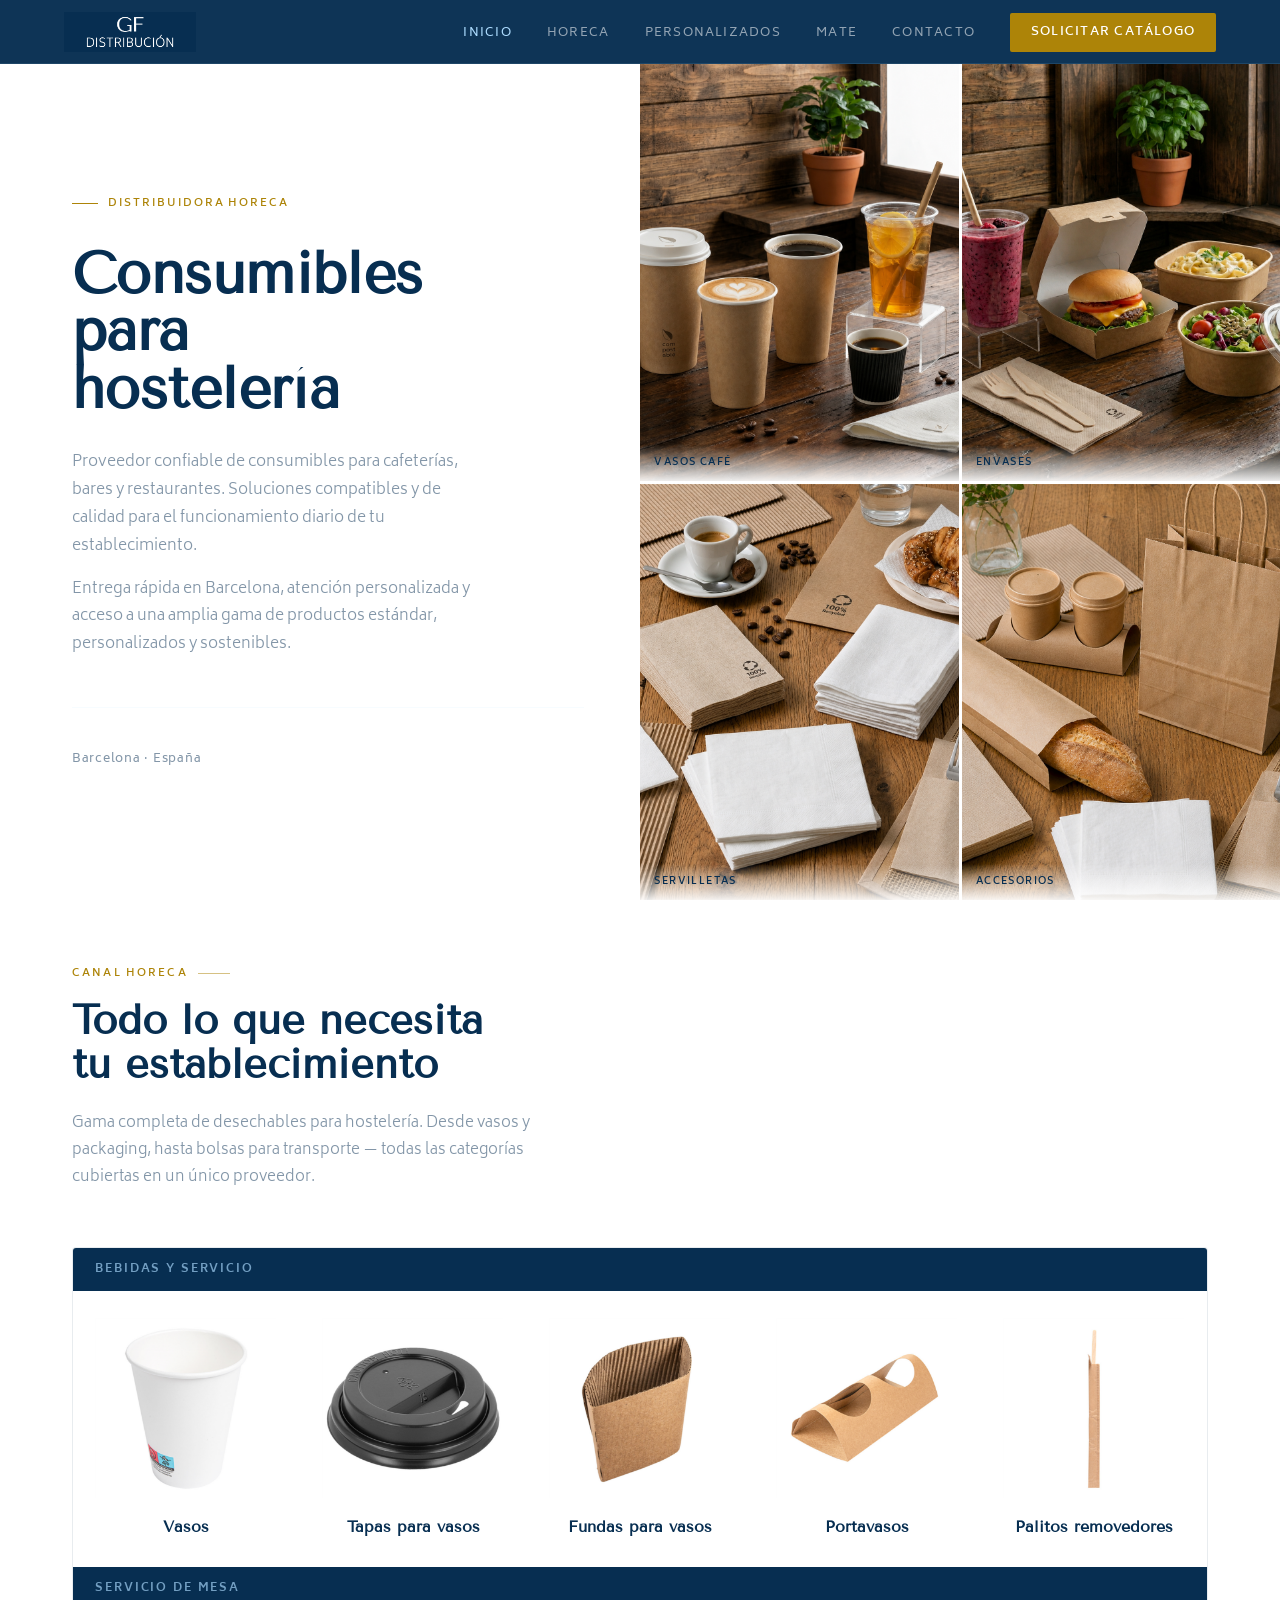
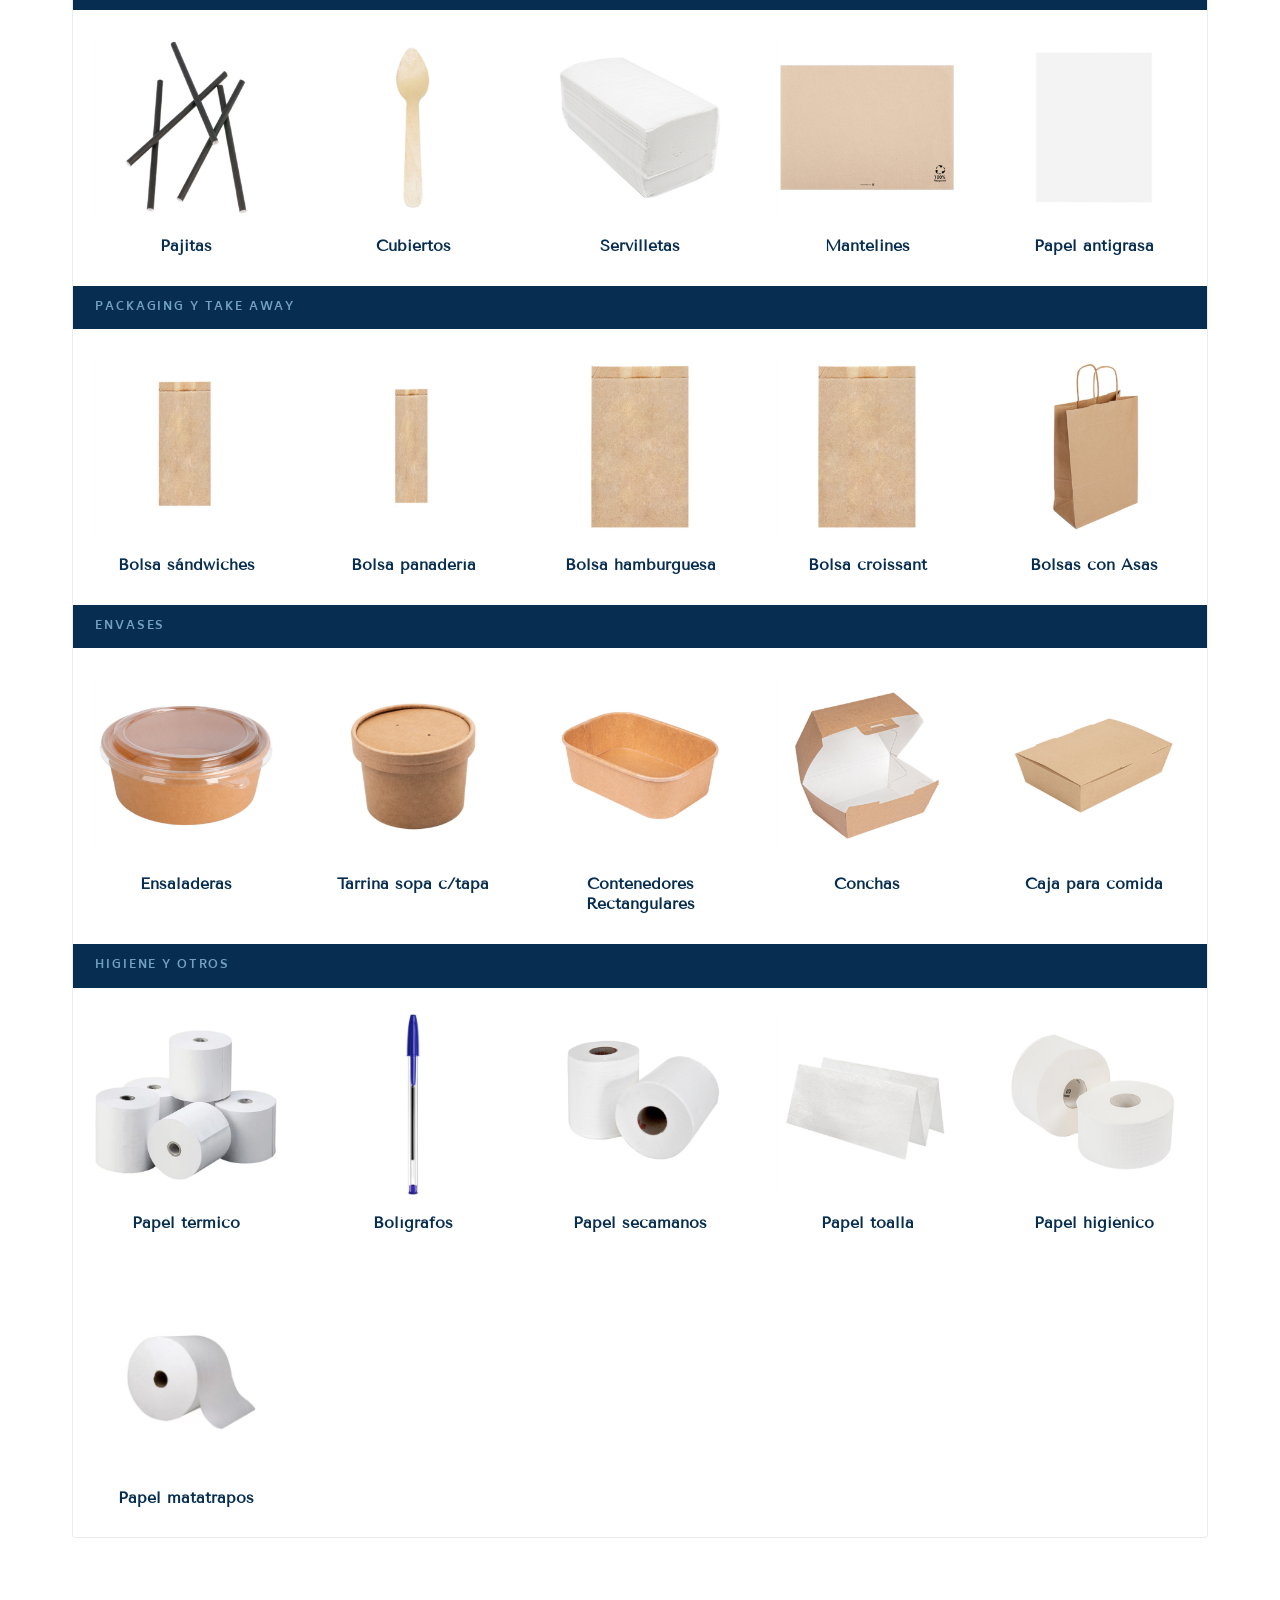
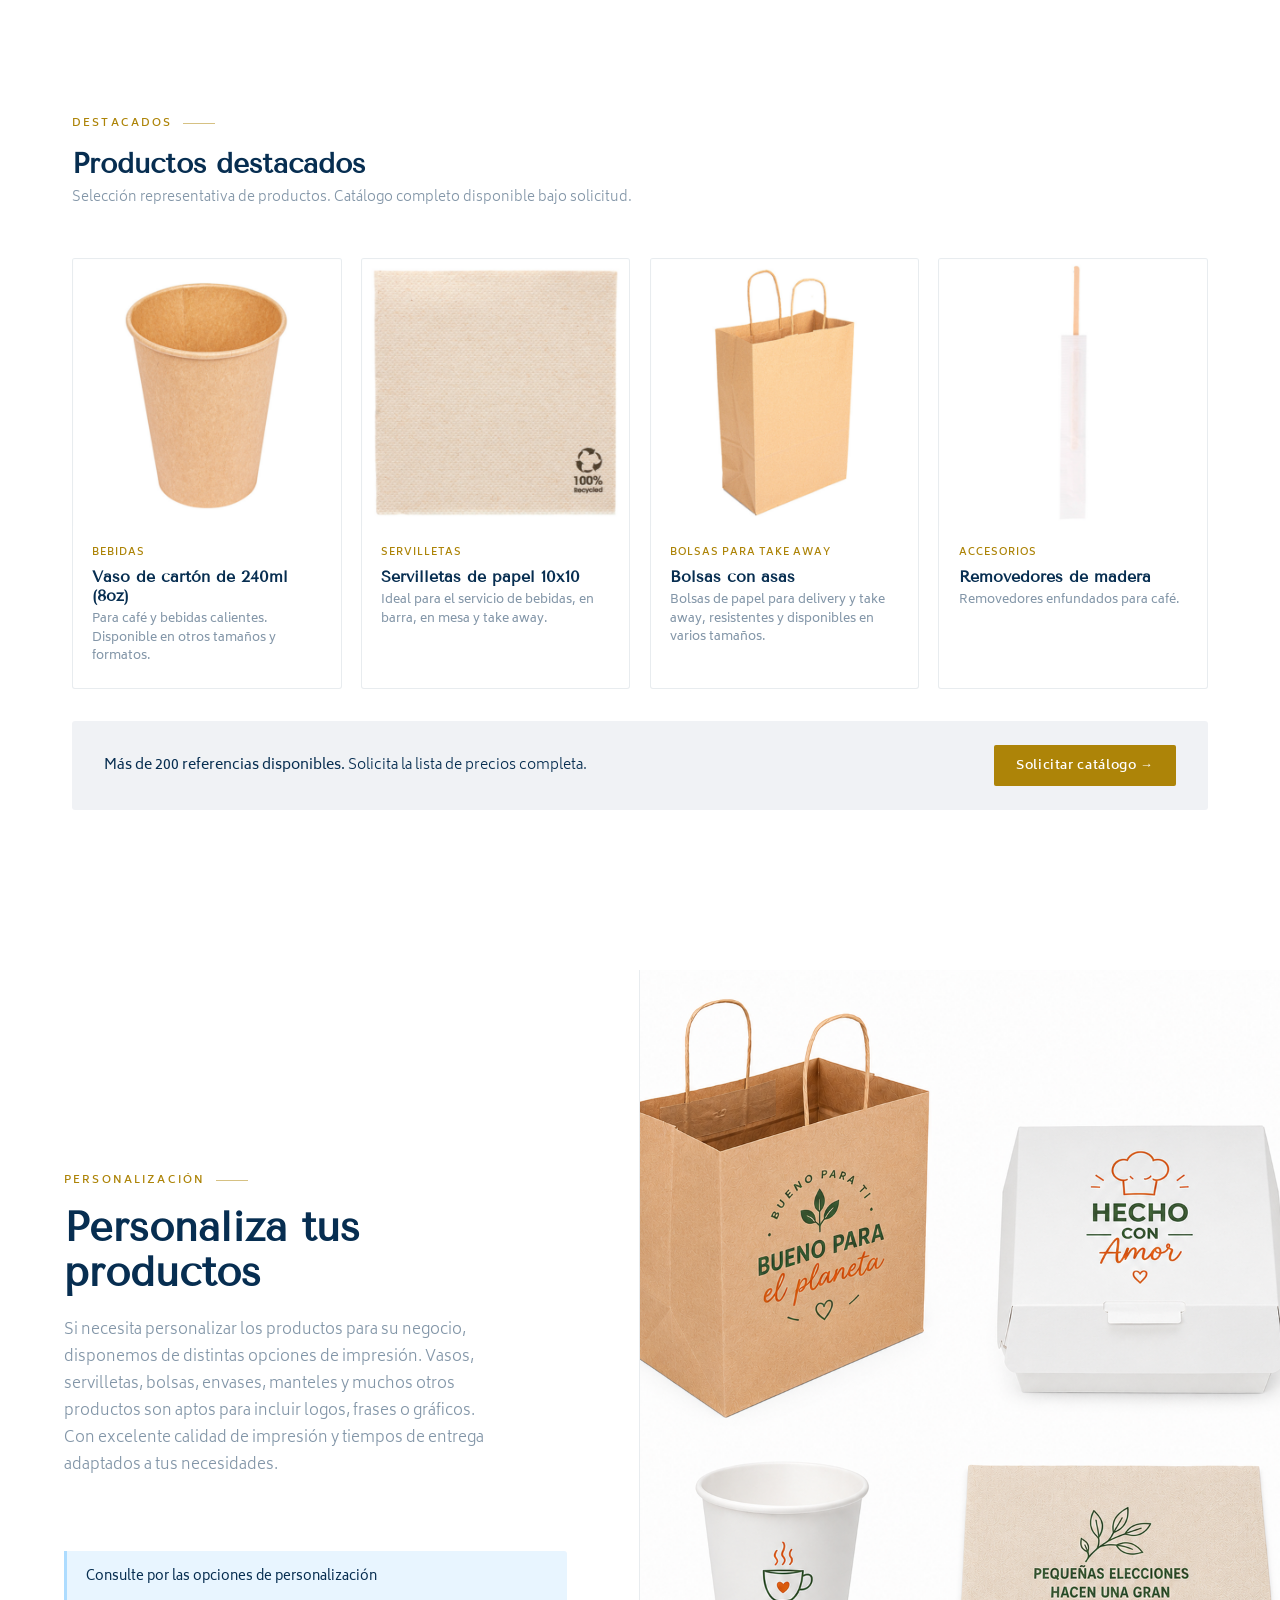
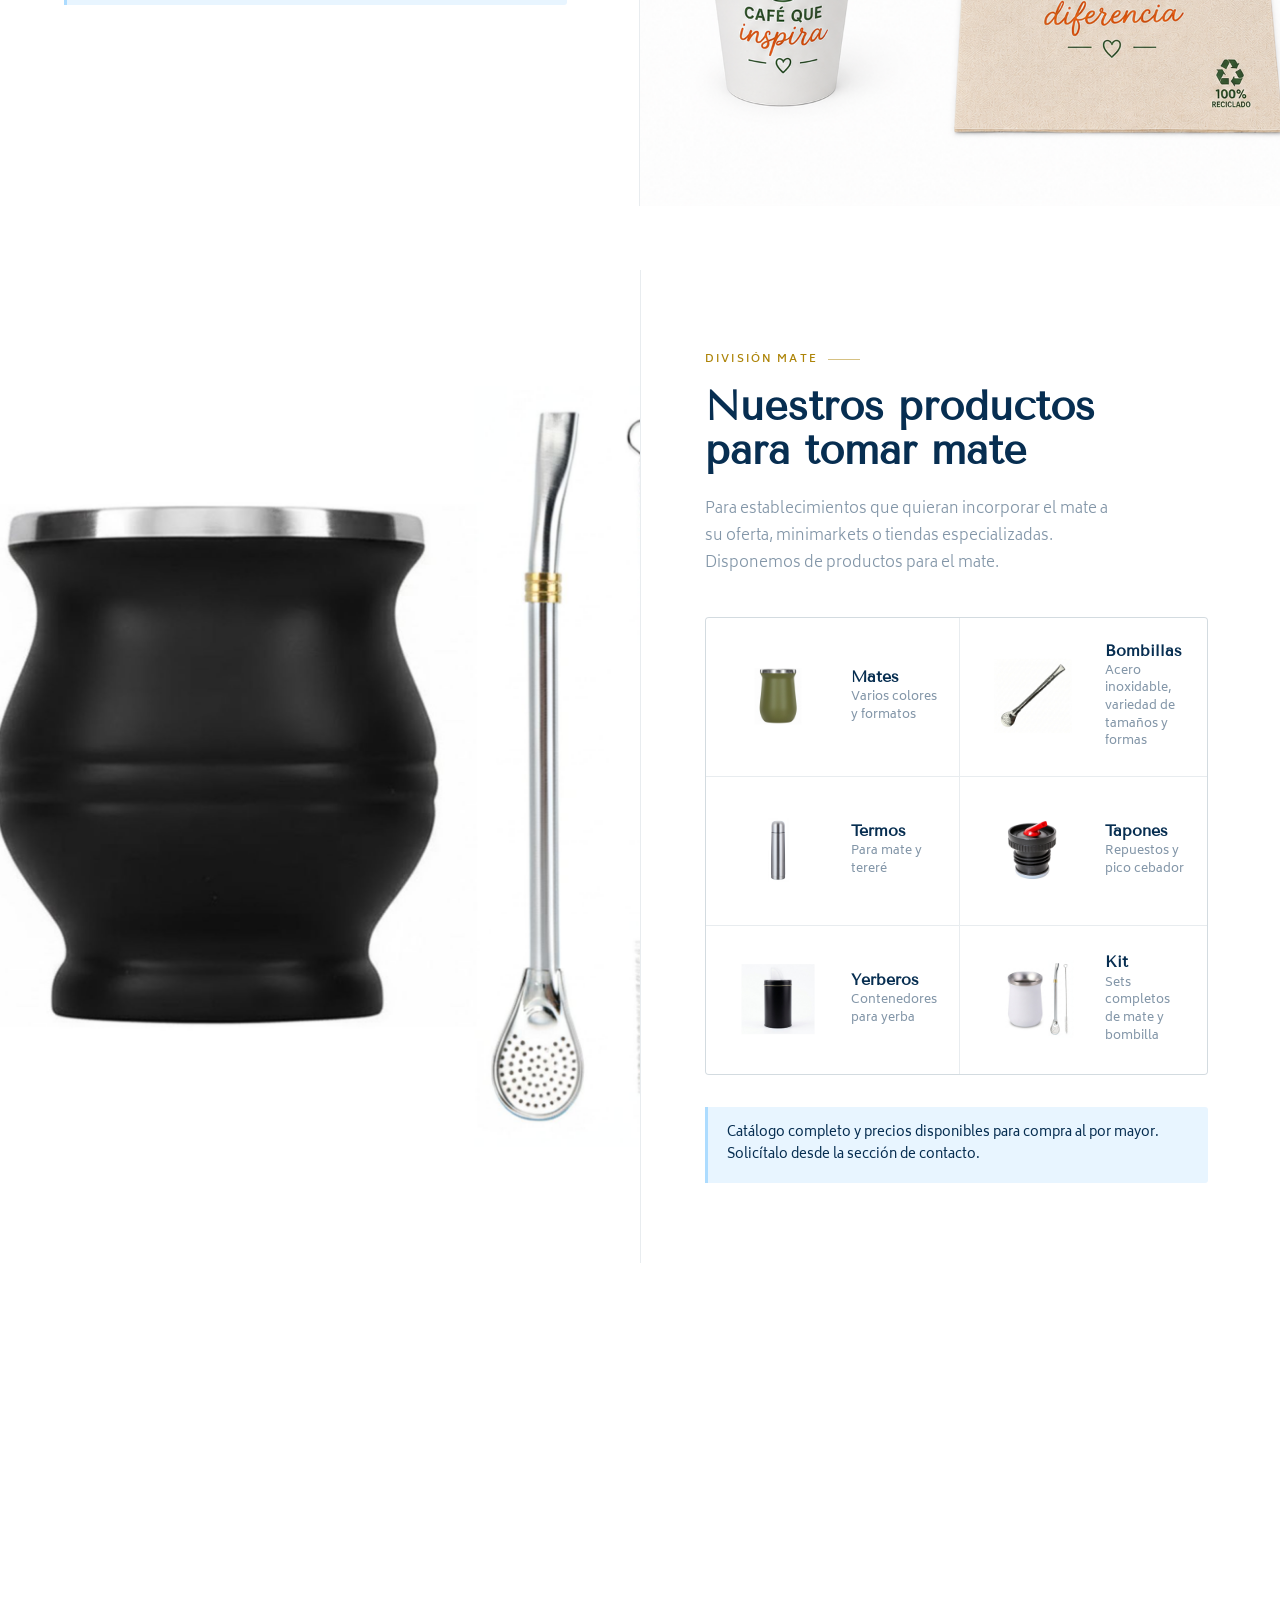
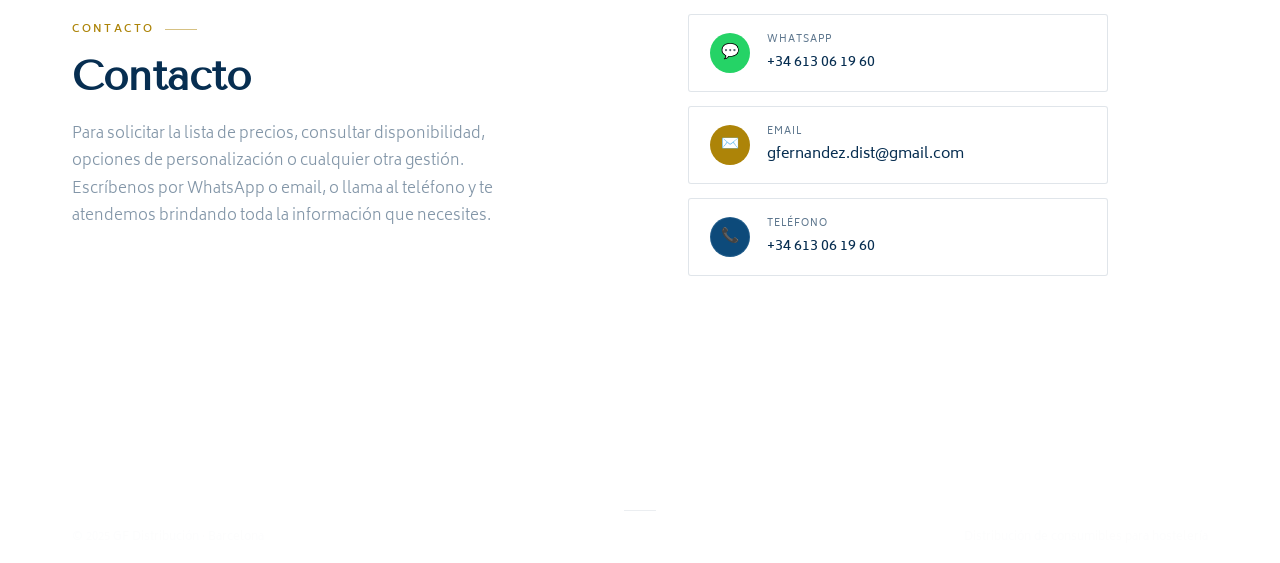
==== index.html @ 33ddbc9a "Fix favicon link by adding file extension" ====
<!DOCTYPE html>
  <html lang="es">
  <head>
  <meta charset="UTF-8">
  <meta name="viewport" content="width=device-width, initial-scale=1.0">
  <link rel="icon" href="img/Corporativo/Icono_web_rounded.png" type="image/png">
  <title>GF Distribución — Consumibles para Hostelería · Barcelona</title>
  <link rel="preconnect" href="https://fonts.googleapis.com">
  <link href="https://fonts.googleapis.com/css2?family=Biryani:wght@300;400;500;600;700&family=Tenor+Sans:wght@400;500;600;700&display=swap" rel="stylesheet">
  <style>
    :root {
      --navy:     #072e51;
      --sky:      #addcff;
      --white:    #ffffff;
      --gold:     #ad8408;  
      --gold-lt:  #c49a0a;
      --sky-pale: #e8f5ff;
      --mid:      #0d4a7a;
      --muted:    rgba(7,46,81,0.5);
      --border:   rgba(7,46,81,0.09);
    }
    *, *::before, *::after { margin:0; padding:0; box-sizing:border-box; }
    html { scroll-behavior:smooth; }
    body { font-family:'Biryani',sans-serif; color:var(--navy); overflow-x:hidden; background:var(--white); }

    /* ── NAV ── */
    nav {
      position:fixed; top:0; left:0; right:0; z-index:300;
      height:64px; display:flex; align-items:center; justify-content:space-between;
      padding:0 4rem;
      background:rgba(7,46,81,0.97);
      backdrop-filter:blur(14px);
      border-bottom:1px solid rgba(173,220,255,0.1);
    }
    .nav-logo {
      font-family:'Tenor Sans',sans-serif; font-size:1.45rem; font-weight:700;
      color:var(--white); display:flex; align-items:center; gap:0.55rem;
    }
    .nav-dot { width:6px; height:6px; border-radius:50%; background:var(--gold); flex-shrink:0; }
    .nav-links { display:flex; gap:2.2rem; list-style:none; align-items:center; }
    .nav-links a {
      font-size:0.77rem; letter-spacing:0.1em; text-transform:uppercase; font-weight:500;
      color:rgba(255,255,255,0.55); text-decoration:none; transition:color .2s;
    }
    .nav-links a:hover, .nav-links a.active { color:var(--sky); }
    .nav-catalog {
      background:var(--gold); color:var(--white) !important;
      padding:0.52rem 1.3rem; border-radius:2px; font-weight:600 !important;
      transition:background .2s !important;
    }
    .nav-catalog:hover { background:var(--gold-lt) !important; }
    
    /* ── HAMBURGER MENU ── */
    .nav-hamburger {
      display:none; flex-direction:column; gap:5px; cursor:pointer; background:none; border:none;
      padding:0; z-index:301;
    }
    .nav-hamburger span {
      width:24px; height:2px; background:var(--white); border-radius:1px;
      transition:all .3s ease;
    }
    .nav-hamburger.active span:nth-child(1) {
      transform:rotate(45deg) translate(10px,10px);
    }
    .nav-hamburger.active span:nth-child(2) {
      opacity:0;
    }
    .nav-hamburger.active span:nth-child(3) {
      transform:rotate(-45deg) translate(7px,-7px);
    }
    .nav-menu-mobile {
      display:none; position:fixed; top:64px; left:0; right:0; z-index:299;
      background:rgba(7,46,81,0.98); padding:1rem; flex-direction:column;
      gap:1rem; backdrop-filter:blur(14px);
    }
    .nav-menu-mobile.active {
      display:flex;
    }
    .nav-menu-mobile a {
      font-size:0.85rem; letter-spacing:0.1em; text-transform:uppercase; font-weight:500;
      color:rgba(255,255,255,0.7); text-decoration:none; padding:0.75rem 1rem;
      border-radius:3px; transition:color .2s, background .2s;
    }
    .nav-menu-mobile a:hover {
      background:rgba(173,220,255,0.1); color:var(--sky);
    }
    .nav-menu-mobile .nav-catalog {
      background:var(--gold) !important; color:var(--white) !important; margin-top:0.5rem;
    }

    /* ── SHARED ── */
    .eyebrow {
      font-size:0.67rem; letter-spacing:0.2em; text-transform:uppercase;
      font-weight:600; color:var(--gold);
      display:flex; align-items:center; gap:0.65rem; margin-bottom:1rem;
    }
    .eyebrow::after { content:''; width:32px; height:1px; background:var(--gold); opacity:0.5; }
    .eyebrow-light { color:rgba(173,220,255,0.55); }
    .eyebrow-light::after { background:rgba(173,220,255,0.25); }
    .page-title {
      font-family:'Tenor Sans',sans-serif;
      font-size:clamp(2.2rem,3.2vw,3.6rem); font-weight:700;
      line-height:1.08; color:var(--navy); margin-bottom:1.4rem;
    }
    .page-title-w { color:var(--white); }
    .page-desc {
      font-size:0.95rem; line-height:1.78; font-weight:300; color:var(--muted);
    }
    .page-desc-sky { color:var(--muted); }

    /* ── INICIO ── */
    #inicio {
      min-height:100vh; padding-top:64px;
      background:var(--white);
      display:grid; grid-template-columns:1fr 1fr;
      position:relative; overflow:hidden;
    }
    #inicio::before {
      display:none;
    }
    .inicio-left {
      display:flex; flex-direction:column; justify-content:center;
      padding:5rem 3.5rem 5rem 4.5rem; position:relative; z-index:1;
    }
    .inicio-tag {
      font-size:0.67rem; letter-spacing:0.18em; text-transform:uppercase;
      font-weight:600; color:var(--gold);
      display:flex; align-items:center; gap:0.65rem; margin-bottom:2rem;
    }
    .inicio-tag::before { content:''; width:26px; height:1px; background:var(--gold); }
    .inicio-title {
      font-family:'Tenor Sans',sans-serif;
      font-size:clamp(3rem,4.5vw,5rem); font-weight:700;
      line-height:1.0; color:var(--navy); margin-bottom:2rem; letter-spacing:-0.01em;
    }
    .inicio-desc {
      font-size:0.97rem; line-height:1.8; font-weight:300;
      color:var(--muted); max-width:420px;
    }
    .inicio-desc p { margin-bottom:0.9rem; }
    .inicio-desc p:last-child { margin-bottom:0; }
    .inicio-meta {
      margin-top:3rem; padding-top:2.5rem;
      border-top:1px solid rgba(173,220,255,0.1);
      font-size:0.77rem; color:var(--muted); letter-spacing:0.06em;
    }
    .inicio-right {
      display:grid; grid-template-columns:1fr 1fr; grid-template-rows:1fr 1fr;
      gap:3px; position:relative; z-index:1;
    }
    .hero-photo { overflow:hidden; position:relative; }
    .hero-photo img {
      width:100%; height:100%; object-fit:cover;
      transition:transform .7s;
    }
    .hero-photo:hover img { transform:scale(1.05); }
    .hero-photo-label {
      position:absolute; bottom:0; left:0; right:0; padding:0.55rem 0.9rem;
      background:linear-gradient(to top,rgba(255,255,255,0.92),transparent);
      font-size:0.62rem; letter-spacing:0.14em; text-transform:uppercase;
      color:var(--navy); font-weight:600;
    }
    @keyframes fadeUp { from{opacity:0;transform:translateY(18px)} to{opacity:1;transform:translateY(0)} }
    .inicio-left > * { animation:fadeUp .6s ease both; }
    .inicio-left > *:nth-child(1){animation-delay:.1s}
    .inicio-left > *:nth-child(2){animation-delay:.22s}
    .inicio-left > *:nth-child(3){animation-delay:.34s}
    .inicio-left > *:nth-child(4){animation-delay:.46s}

    /* ── HORECA INTRO ── */
    #horeca {
      min-height:100vh; padding-top:64px;
      background:var(--white);
      display:flex; flex-direction:column; justify-content:center;
      padding-left:4.5rem; padding-right:4.5rem; padding-bottom:5rem;
    }
    .horeca-header { margin-bottom:3.5rem; max-width:600px; }

    /* GROUP GRID */
    .group-grid {
      display:grid;
      grid-template-columns:repeat(5,1fr);
      gap:1px;
      background:var(--white);
      border:1px solid var(--border);
      border-radius:4px;
      overflow:hidden;
    }
    .group-card {
      background:var(--white);
      padding:1.6rem 1.4rem 1.8rem;
      display:flex; flex-direction:column;
      align-items:center; text-align:center;
      cursor:default;
    }
    .group-card-icon {
      width:44px; height:44px; margin-bottom:1.1rem; flex-shrink:0;
      color:var(--navy); opacity:0.55;
      transition:opacity .22s;
    }
    .group-card:hover .group-card-icon { opacity:0.9; }
    .group-card-photo {
      width:100%; aspect-ratio:1/1; object-fit:contain;
      background:var(--white); border-radius:2px; margin-bottom:1.1rem;
      transition:transform .3s;
      display:block;
    }
    .group-card:hover .group-card-photo {
      transform:scale(1.02);
    }
    .group-label {
      font-size:0.65rem; letter-spacing:0.12em; text-transform:uppercase;
      color:var(--gold); font-weight:600; margin-bottom:0.35rem;
    }
    .group-name {
      font-family:'Tenor Sans',sans-serif; font-size:0.98rem; font-weight:600;
      color:var(--navy); line-height:1.3;
    }
    .group-label { display:none; }
    /* section divider label */
    .group-section-header {
      grid-column:1/-1;
      padding:0.7rem 1.4rem;
      background:var(--navy);
      font-size:0.72rem; letter-spacing:0.16em; text-transform:uppercase;
      color:rgba(173,220,255,0.65); font-weight:700;
    }

    /* ── HORECA PRODUCTOS ── */
    #horeca-productos {
      background:var(--white);
      padding:6rem 4.5rem;
    }
    .products-header { display:flex; justify-content:space-between; align-items:flex-end; margin-bottom:3rem; }
    .products-grid {
      display:grid; grid-template-columns:repeat(4,1fr); gap:1.2rem;
    }
    .pcard {
      background:var(--white); border-radius:3px; overflow:hidden;
      border:1px solid var(--border); transition:transform .28s, box-shadow .28s;
      display:flex; flex-direction:column;
    }
    .pcard:hover { transform:translateY(-4px); box-shadow:0 16px 40px rgba(7,46,81,0.09); }
    .pcard-img {
      width:100%; aspect-ratio:1/1; display:flex; align-items:center; justify-content:center;
      overflow:hidden; background:var(--sky-pale);
    }
    .pcard-img img { max-width:100%; max-height:100%; object-fit:contain; transition:transform .5s; }
    .pcard:hover .pcard-img img { transform:scale(1.07); }
    .pcard-body { padding:1.1rem 1.2rem 1.4rem; }
    .pcard-cat {
      font-size:0.63rem; letter-spacing:0.1em; text-transform:uppercase;
      color:var(--gold); font-weight:600; margin-bottom:0.35rem;
    }
    .pcard-name {
      font-family:'Tenor Sans',sans-serif; font-size:1rem; font-weight:600;
      color:var(--navy); margin-bottom:0.3rem;
    }
    .pcard-desc { font-size:0.77rem; color:var(--muted); line-height:1.5; }
    .catalog-row {
      margin-top:2rem; padding:1.5rem 2rem;
      background:rgba(7,46,81,0.06); border-radius:3px;
      display:flex; align-items:center; justify-content:space-between; gap:2rem;
    }
    .catalog-row p { font-size:0.88rem; color:var(--navy); font-weight:300; }
    .catalog-row strong { color:var(--navy); font-weight:500; }
    .btn-sm {
      font-size:0.8rem; font-weight:600; letter-spacing:0.05em;
      background:var(--gold); color:var(--white); text-decoration:none;
      padding:0.6rem 1.4rem; border-radius:2px; transition:background .2s; flex-shrink:0;
    }
    .btn-sm:hover { background:var(--gold-lt); }

    /* ── PERSONALIZADOS ── */
    #personalizados {
      min-height:100vh; padding-top:64px;
      background:var(--white);
      display:grid; grid-template-columns:1fr 1fr;
    }
    .personalizados-visual { position:relative; overflow:hidden; min-height:500px; }
    .personalizados-visual img {
      width:100%; height:100%; object-fit:cover;
      transition:filter .5s;
    }
    .personalizados-visual-overlay {
      position:absolute; inset:0;
      background:transparent;
      pointer-events:none;
    }
    .personalizados-content {
      display:flex; flex-direction:column; justify-content:center;
      padding:5rem 4.5rem 5rem 4rem;
      border-right:1px solid var(--border);
    }
    .personalizados-content .page-desc { margin-bottom:2.5rem; max-width:420px; }

    /* ── MATE ── */
    #mate {
      min-height:100vh; padding-top:64px;
      background:var(--white);
      display:grid; grid-template-columns:1fr 1fr;
    }
    .mate-visual { position:relative; overflow:hidden; min-height:500px; }
    .mate-visual img {
      width:100%; height:100%; object-fit:cover;
      transition:filter .5s;
    }
    .mate-visual-overlay {
      position:absolute; inset:0;
      background:transparent;
      pointer-events:none;
    }
    .mate-content {
      display:flex; flex-direction:column; justify-content:center;
      padding:5rem 4.5rem 5rem 4rem;
      border-left:1px solid var(--border);
    }
    .mate-content .page-desc { margin-bottom:2.5rem; max-width:420px; }

    /* MATE GROUP GRID — same system, 2 cols */
    .mate-group-grid {
      display:grid; grid-template-columns:repeat(2,1fr);
      gap:1px; background:var(--border); border:1px solid var(--border);
      border-radius:4px; overflow:hidden; margin-bottom:2rem;
    }
    .mate-group-card {
      background:var(--white); padding:1.4rem 1.4rem 1.6rem;
      display:flex; align-items:center; gap:1.4rem;
      transition:background .22s;
    }
    .mate-group-card:hover { background:var(--sky-pale); }
    .mate-group-icon {
      width:36px; height:36px; flex-shrink:0; margin-top:0.1rem;
      color:var(--navy); opacity:0.5; transition:opacity .22s;
    }
    .mate-group-card:hover .mate-group-icon { opacity:0.85; }
    .mate-group-image {
      width:100px; height:100px; flex-shrink:0; margin-top:0;
      object-fit:cover; border-radius:12px;
    }
    .mate-group-name {
      font-family:'Tenor Sans',sans-serif; font-size:1rem; font-weight:600;
      color:var(--navy); margin-bottom:0.2rem;
    }
    .mate-group-sub { font-size:0.76rem; color:var(--muted); line-height:1.45; }
    .mate-note {
      font-size:0.82rem; color:var(--navy); line-height:1.65;
      padding:1rem 1.2rem; border-left:3px solid var(--sky); background:var(--sky-pale);
      border-radius:0 3px 3px 0;
    }

    /* ── CONTACTO ── */
    #contacto {
      min-height:100vh; padding-top:64px;
      background:var(--white);
      display:grid; grid-template-columns:1fr 1fr;
      gap:2rem;
      position:relative; overflow:hidden;
    }
    #contacto::before { display:none; }
    .contacto-left {
      display:flex; flex-direction:column; justify-content:center;
      padding:5rem 4rem 5rem 4.5rem; position:relative; z-index:1;
      background:rgba(255,255,255,0.98);
    }
    .contacto-left .page-desc { color:var(--muted); margin-bottom:2.5rem; max-width:460px; }
    .contacto-right {
      display:flex; flex-direction:column; justify-content:center; align-items:flex-start;
      padding:5rem 2rem; position:relative; z-index:1;
      background:rgba(255,255,255,0.98);
    }
    .contact-methods {
      display:flex; flex-direction:column; gap:0.9rem;
      width:100%; max-width:420px;
      align-items:stretch;
      margin:0;
    }
    .citem {
      display:flex; align-items:center; gap:1.1rem; text-decoration:none;
      width:100%; background:rgba(255,255,255,0.96); border:1px solid rgba(7,46,81,0.12);
      padding:1rem 1.3rem; border-radius:3px; transition:border-color .2s, background .2s;
    }
    .citem:hover { border-color:rgba(7,46,81,0.16); background:rgba(7,46,81,0.04); }
    .cicon {
      width:40px; height:40px; border-radius:50%; display:flex; align-items:center;
      justify-content:center; font-size:0.92rem; flex-shrink:0;
    }
    .cicon-wa  { background:#25D366; }
    .cicon-mail{ background:var(--gold); }
    .cicon-tel { background:var(--mid); border:1px solid rgba(173,220,255,0.12); }
    .clabel { font-size:0.61rem; letter-spacing:0.1em; text-transform:uppercase; color:rgba(7,46,81,0.65); margin-bottom:0.1rem; }
    .cvalue { font-size:0.9rem; font-weight:500; color:var(--navy); }


    .footer-strip {
      position:absolute; bottom:0; left:0; right:0;
      padding:1rem 4.5rem; border-top:1px solid rgba(7,46,81,0.08);
      display:flex; justify-content:space-between; align-items:center;
      font-size:0.71rem; color:rgba(7,46,81,0.45);
    }

    /* ── RESPONSIVE ── */
    @media(max-width:960px){
      nav{padding:0 1.5rem;} 
      .nav-links{display:none;}
      .nav-hamburger{display:flex;}
      #inicio,#mate,#contacto,#personalizados{grid-template-columns:1fr; min-height:auto;}
      .inicio-right{min-height:55vw; grid-template-columns:1fr 1fr; grid-template-rows:repeat(2,1fr);}
      .inicio-left,.mate-content,.personalizados-content,.contacto-left,.contacto-right{padding:3rem 1.5rem;}
      #horeca,#horeca-productos{padding:3rem 1.5rem;}
      .personalizados-visual{height:auto; min-height:auto;}
      .personalizados-visual img{object-fit:contain; width:100%; height:auto;}
      .mate-visual{height:auto; min-height:auto;}
      .mate-visual img{object-fit:contain; width:100%; height:auto;}
      .group-grid{grid-template-columns:repeat(3,1fr);}
      .products-grid{grid-template-columns:1fr 1fr;}
      .products-header{flex-direction:column; align-items:flex-start; gap:1.5rem;}
      .catalog-row{flex-direction:column; text-align:center; gap:1rem;}
      .footer-strip{padding:1rem 1.5rem; flex-direction:column; gap:0.5rem; text-align:center;}
    }
    @media(max-width:580px){
      .group-grid{grid-template-columns:repeat(2,1fr);}
      .mate-group-grid{grid-template-columns:1fr;}
      .products-grid{grid-template-columns:1fr;}
    }
  </style>
  </head>
  <body>

  <!-- NAV -->
  <nav>
    <div class="nav-logo"><img src="/img/Corporativo/Logo.png" alt="Logo Empresa" style="height:40px; width:auto;"></div>
    <button class="nav-hamburger" id="hamburger">
      <span></span>
      <span></span>
      <span></span>
    </button>
    <ul class="nav-links">
      <li><a href="#inicio">Inicio</a></li>
      <li><a href="#horeca">HORECA</a></li>
      <li><a href="#personalizados">PERSONALIZADOS</a></li>
      <li><a href="#mate">Mate</a></li>
      <li><a href="#contacto">Contacto</a></li>
      <li><a href="#contacto" class="nav-catalog">Solicitar catálogo</a></li>
    </ul>
  </nav>

  <!-- MOBILE MENU -->
  <div class="nav-menu-mobile" id="mobileMenu">
    <a href="#inicio">Inicio</a>
    <a href="#horeca">HORECA</a>
    <a href="#personalizados">PERSONALIZADOS</a>
    <a href="#mate">Mate</a>
    <a href="#contacto">Contacto</a>
    <a href="#contacto" class="nav-catalog">Solicitar catálogo</a>
  </div>

  <!-- ═══════════════════════════ INICIO ═══════════════════════════ -->
  <section id="inicio">
    <div class="inicio-left">
      <div class="inicio-tag">Distribuidora HORECA</div>
      <h1 class="inicio-title">Consumibles<br>para<br>hostelería</h1>
      <div class="inicio-desc">
        <p>Proveedor confiable de consumibles para cafeterías, bares y restaurantes. Soluciones compatibles y de calidad para el funcionamiento diario de tu establecimiento.</p>
        <p>Entrega rápida en Barcelona, atención personalizada y acceso a una amplia gama de productos estándar, personalizados y sostenibles.</p>
      </div>
      <div class="inicio-meta">Barcelona · España</div>
    </div>
    <div class="inicio-right">
      <div class="hero-photo"><img src="/img/Productos/Vasos.png" alt="Vasos café"><div class="hero-photo-label">Vasos café</div></div>
      <div class="hero-photo"><img src="/img/Productos/Envases.png" alt="Envases take away"><div class="hero-photo-label">Envases</div></div>
      <div class="hero-photo"><img src="/img/Productos/Servilletas.png" alt="Servilletas"><div class="hero-photo-label">Servilletas</div></div>
      <div class="hero-photo"><img src="/img/Productos/Accesorios.png" alt="Accesorios"><div class="hero-photo-label">Accesorios</div></div>
    </div>
  </section>

  <!-- ═══════════════════════════ HORECA ═══════════════════════════ -->
  <section id="horeca">
    <div class="horeca-header">
      <div class="eyebrow">Canal HORECA</div>
      <h2 class="page-title">Todo lo que necesita<br>tu establecimiento</h2>
      <p class="page-desc" style="max-width:520px">Gama completa de desechables para hostelería. Desde vasos y packaging, hasta bolsas para transporte — todas las categorías cubiertas en un único proveedor. </p>
    </div>

    <div class="group-grid">

      <!-- BEBIDAS -->
      <div class="group-section-header">Bebidas y servicio</div>

      <!-- VASOS-->
      <div class="group-card">
        <img src="/img/Productos/Vaso papel.png" alt="Vasos" class="group-card-photo">
        <div class="group-name">Vasos</div>
      </div>

      <!--TAPAS-->
      <div class="group-card">
        <!-- Tapa / lid icon -->
        <img src="/img/Productos/TapaVaso.webp" alt="Tapas" class="group-card-photo">
        <div class="group-name">Tapas para vasos</div>
      </div>

      <div class="group-card">
        <!-- Sleeve / funda icon -->
        <img src="/img/Productos/FundaVaso.webp" alt="Fundas para vasos" class="group-card-photo">
        <div class="group-name">Fundas para vasos</div>
      </div>

      <div class="group-card">
        <!-- Portavasos / holder icon -->
        <img src="/img/Productos/PortaVasos.png" alt="Portavasos" class="group-card-photo">
        <div class="group-name">Portavasos</div>
      </div>

      <div class="group-card">
        <img src="/img/Productos/Removedor.webp" alt="Palitos removedores" class="group-card-photo">
        <div class="group-name">Palitos removedores</div>
      </div>

      <!-- SERVICIO DE MESA -->
      <div class="group-section-header">Servicio de mesa</div>

      <div class="group-card">
        <!-- Pajita icon -->
              <img src="/img/Productos/Pajitas.png" alt="Palitos removedores" class="group-card-photo">
        <div class="group-label">Mesa</div>
        <div class="group-name">Pajitas</div>
      </div>

      <div class="group-card">
        <!-- Cucharilla icon -->
        <img src="/img/Productos/Cucharilla.jpg" alt="Cucharillas" class="group-card-photo">
        <div class="group-label">Mesa</div>
        <div class="group-name">Cubiertos</div>
      </div>

      <div class="group-card">
        <img src="/img/Productos/Servilleta.png" alt="Servilletas" class="group-card-photo">
        <div class="group-label">Mesa</div>
        <div class="group-name">Servilletas</div>
      </div>

      <div class="group-card">
        <!-- Mantelín icon -->
        <img src="/img/Productos/Mantelines.webp" alt="Mantelines" class="group-card-photo">
        <div class="group-label">Mesa</div>
        <div class="group-name">Mantelines</div>
      </div>

      <div class="group-card">
        <!-- Papel antigrasa icon -->
        <img src="/img/Productos/PapelAntigrasa.webp" alt="Papel antigrasa" class="group-card-photo">
        <div class="group-label">Mesa</div>
        <div class="group-name">Papel antigrasa</div>
      </div>

      <!-- PACKAGING -->
      <div class="group-section-header">Packaging y take away</div>

      <div class="group-card">
        
        <img src="/img/Productos/BolsaSandwich.png" alt="Bolsa sándwiches" class="group-card-photo">
        <div class="group-label">Packaging</div>
        <div class="group-name">Bolsa sándwiches</div>
      </div>

      <div class="group-card">
        <!-- Bolsa panadería -->
        <img src="/img/Productos/BolsaBaguette.webp" alt="Bolsa panadería" class="group-card-photo">
        <div class="group-label">Packaging</div>
        <div class="group-name">Bolsa panadería</div>
      </div>

      <div class="group-card">
        <!-- Bolsa hamburguesa -->
        <img src="/img/Productos/BolsaHamburguesa.webp" alt="Bolsa hamburguesa" class="group-card-photo">
        <div class="group-label">Packaging</div>
        <div class="group-name">Bolsa hamburguesa</div>
      </div>

      <div class="group-card">
        <!-- Bolsa croissant -->
        <img src="/img/Productos/BolsaCroissant.webp" alt="Bolsa croissant" class="group-card-photo">
        <div class="group-label">Packaging</div>
        <div class="group-name">Bolsa croissant</div>
      </div>

      <div class="group-card">
        <!-- Bolsa transporte -->
        <img src="/img/Productos/BolsaTransporte.png" alt="Bolsa transporte" class="group-card-photo">
        <div class="group-label">Packaging</div>
        <div class="group-name">Bolsas con Asas</div>
      </div>

      <!-- ENVASES -->
      <div class="group-section-header">Envases</div>

      <div class="group-card">
        <img src="/img/Productos/Ensaladera.webp" alt="Ensaladeras" class="group-card-photo">
        <div class="group-label">Envases</div>
        <div class="group-name">Ensaladeras</div>
      </div>

      <div class="group-card">
        <!-- Tarrina sopa icon -->
        <img src="/img/Productos/TarrinaSopa.webp" alt="Tarrinas para sopa" class="group-card-photo">
        <div class="group-label">Envases</div>
        <div class="group-name">Tarrina sopa c/tapa</div>
      </div>

      <div class="group-card">
        <!-- Contenedor icon -->
        <img src="/img/Productos/ContenedorRectangular.webp" alt="Contenedores" class="group-card-photo">
        <div class="group-label">Envases</div>
        <div class="group-name">Contenedores Rectangulares</div>
      </div>

      <div class="group-card">
        <!-- Concha / shell container -->
        <img src="/img/Productos/Concha.png" alt="Conchas" class="group-card-photo">
        <div class="group-label">Envases</div>
        <div class="group-name">Conchas</div>
      </div>
      

      <div class="group-card">
        <!-- Caja comida -->
        <img src="/img/Productos/CajaComida.webp" alt="Caja comida" class="group-card-photo">
        <div class="group-label">Envases</div>
        <div class="group-name">Caja para comida</div>
      </div>

      <!-- HIGIENE Y OTROS -->
      <div class="group-section-header">Higiene y otros</div>

      <div class="group-card">
        <!-- Papel térmico / ticket -->
        <img src="/img/Productos/PapelTermico.jpg" alt="Papel térmico" class="group-card-photo">
        <div class="group-label">Otros</div>
        <div class="group-name">Papel térmico</div>
      </div>

      <div class="group-card">
        <!-- Bolígrafo -->
        <img src="/img/Productos/Boligrafo.jpg" alt="Bolígrafo" class="group-card-photo">
        <div class="group-label">Otros</div>
        <div class="group-name">Bolígrafos</div>
      </div>

      <div class="group-card">
        <!-- Papel secamanos -->
        <img src="/img/Productos/PapelSecamanos.webp" alt="Papel secamanos" class="group-card-photo">
        <div class="group-label">Higiene</div>
        <div class="group-name">Papel secamanos</div>
      </div>

      <div class="group-card">
        <!-- Papel toalla / rollo -->
        <img src="/img/Productos/PapelToalla.webp" alt="Papel toalla" class="group-card-photo">
        <div class="group-label">Higiene</div>
        <div class="group-name">Papel toalla</div>
      </div>

      <div class="group-card">
        <!-- Papel higiénico -->
        <img src="/img/Productos/PapelHigienico.webp" alt="Papel higiénico" class="group-card-photo">
        <div class="group-label">Higiene</div>
        <div class="group-name">Papel higiénico</div>
      </div>

      <div class="group-card">
        <!-- Papel matatrapos -->
        <img src="/img/Productos/PapelMatatrapos.webp" alt="Papel matatrapos" class="group-card-photo">
        <div class="group-label">Higiene</div>
        <div class="group-name">Papel matatrapos</div>
      </div>

    </div><!-- /group-grid -->
  </section>

  <!-- ═══════════════════════════ HORECA PRODUCTOS ═══════════════════════════ -->
  <section id="horeca-productos">
    <div class="products-header">
      <div>
        <div class="eyebrow">Destacados</div>
        <h2 class="page-title" style="font-size:clamp(1.6rem,2.2vw,2.4rem); margin-bottom:0.4rem">Productos destacados</h2>
        <p style="font-size:0.85rem; color:var(--muted); font-weight:300">Selección representativa de productos. Catálogo completo disponible bajo solicitud.</p>
      </div>
    </div>
    <div class="products-grid">
      <div class="pcard">
        <div class="pcard-img"><img src="img/Productos/VasoCafe240ml.png" alt="Vaso de café 240ml"></div>
        <div class="pcard-body">
          <p class="pcard-cat">Bebidas</p>
          <h3 class="pcard-name">Vaso de cartón de 240ml (8oz)</h3>
          <p class="pcard-desc">Para café y bebidas calientes. Disponible en otros tamaños y formatos.</p>
        </div>
      </div>
      <div class="pcard">
        <div class="pcard-img"><img src="img/Productos/Servilleta10x10.webp" alt="Servilleta 10x10"></div>
        <div class="pcard-body">
          <p class="pcard-cat">Servilletas</p>
          <h3 class="pcard-name">Servilletas de papel 10x10</h3>
          <p class="pcard-desc">Ideal para el servicio de bebidas, en barra, en mesa y take away.</p>
        </div>
      </div>
      <div class="pcard">
        <div class="pcard-img"><img src="img/Productos/BolsaTakeAway.webp" alt="Bolsas para take away"></div>
        <div class="pcard-body">
          <p class="pcard-cat">Bolsas para take away</p>
          <h3 class="pcard-name">Bolsas con asas</h3>
          <p class="pcard-desc">Bolsas de papel para delivery y take away, resistentes y disponibles en varios tamaños.</p>
        </div>
      </div>
      <div class="pcard">
        <div class="pcard-img"><img src="img/Productos/AccesoriosCafe.webp" alt="Accesorios café"></div>
        <div class="pcard-body">
          <p class="pcard-cat">Accesorios</p> 
          <h3 class="pcard-name">Removedores de madera</h3>
          <p class="pcard-desc">Removedores enfundados para café.</p>
        </div>
      </div>
    </div>
    <div class="catalog-row">
      <p><strong>Más de 200 referencias disponibles.</strong> Solicita la lista de precios completa.</p>
      <a href="#contacto" class="btn-sm">Solicitar catálogo →</a>
    </div>
  </section>

  <!-- ═══════════════════════════ PERSONALIZADOS ═══════════════════════════ -->
  <section id="personalizados">
    <div class="personalizados-content">
      <div class="eyebrow">Personalización</div>
      <h2 class="page-title">Personaliza tus productos</h2>
      <p class="page-desc">Si necesita personalizar los productos para su negocio, disponemos de distintas opciones de impresión. Vasos, servilletas, bolsas, envases, manteles y muchos otros productos son aptos para incluir logos, frases o gráficos. Con excelente calidad de impresión y tiempos de entrega adaptados a tus necesidades.</p>
      <div class="mate-note" style="margin-top:2rem;">
        Consulte por las opciones de personalización
      </div>
    </div>
    <div class="personalizados-visual">
      <img src="img/Productos/Personalizados.png" alt="Productos personalizados">
      <div class="personalizados-visual-overlay"></div>
    </div>
  </section>

  <!-- ═══════════════════════════ MATE ═══════════════════════════ -->
  <section id="mate">
    <div class="mate-visual">
      <img src="MKMBPN01.jpg" alt="Productos mate">
      <div class="mate-visual-overlay"></div>
    </div>
    <div class="mate-content">
      <div class="eyebrow">División Mate</div>
      <h2 class="page-title">Nuestros productos<br>para tomar mate</h2>
      <p class="page-desc">Para establecimientos que quieran incorporar el mate a su oferta, minimarkets o tiendas especializadas. Disponemos de productos para el mate.</p>

      <div class="mate-group-grid">

        <div class="mate-group-card">
          <img src="img/Productos/Mates.jpg" alt="Mates" class="mate-group-image">
          <div>
            <div class="mate-group-name">Mates</div>
            <div class="mate-group-sub">Varios colores y formatos</div>
          </div>
        </div>

        <div class="mate-group-card">
          <img src="img/Productos/Bombillas.jpg" alt="Bombillas" class="mate-group-image">
          <div>
            <div class="mate-group-name">Bombillas</div>
            <div class="mate-group-sub">Acero inoxidable, variedad de tamaños y formas</div>
          </div>
        </div>

        <div class="mate-group-card">
          <img src="img/Productos/Termos.png" alt="Termos" class="mate-group-image">
          <div>
            <div class="mate-group-name">Termos</div>
            <div class="mate-group-sub">Para mate y tereré</div>
          </div>
        </div>

        <div class="mate-group-card">
          <img src="img/Productos/Tapones.jpg" alt="Tapones" class="mate-group-image">
          <div>
            <div class="mate-group-name">Tapones</div>
            <div class="mate-group-sub">Repuestos y pico cebador</div>
          </div>
        </div>

        <div class="mate-group-card">
          <img src="img/Productos/Yerberos.jpg" alt="Yerberos" class="mate-group-image">
          <div>
            <div class="mate-group-name">Yerberos</div>
            <div class="mate-group-sub">Contenedores para yerba</div>
          </div>
        </div>

        <div class="mate-group-card">
          <img src="img/Productos/Kits.jpg" alt="Kit" class="mate-group-image">
          <div>
            <div class="mate-group-name">Kit</div>
            <div class="mate-group-sub">Sets completos de mate y bombilla</div>
          </div>
        </div>

        <!-- 
        <div class="mate-group-card">
          <svg class="mate-group-icon" viewBox="0 0 36 36" fill="none" stroke="currentColor" stroke-width="1.5" stroke-linecap="round" stroke-linejoin="round">
            <path d="M6 10 Q6 6 10 6 H26 Q30 6 30 10 L28 30 H8 Z"/>
            <line x1="6" y1="14" x2="30" y2="14"/>
            <path d="M12 6 Q12 10 18 10 Q24 10 24 6"/>
          </svg>
          <div>
            <div class="mate-group-name">Bolso</div>
            <div class="mate-group-sub">Transporte y almacenaje</div>
          </div>
        </div>
        -->

      </div><!-- /mate-group-grid -->

      <div class="mate-note">
        Catálogo completo y precios disponibles para compra al por mayor. Solicítalo desde la sección de contacto.
      </div>
    </div>
  </section>

  <!-- ═══════════════════════════ CONTACTO ═══════════════════════════ -->
  <section id="contacto">
    <div class="contacto-left">
      <div class="eyebrow">Contacto</div>
      <h2 class="page-title">Contacto</h2>
      <p class="page-desc">Para solicitar la lista de precios, consultar disponibilidad, opciones de personalización o cualquier otra gestión. Escríbenos por WhatsApp o email, o llama al teléfono y te atendemos brindando toda la información que necesites.</p>
    </div>
    <div class="contacto-right">
      <div class="contact-methods">
        <a href="https://wa.me/34613061960" target="_blank" class="citem">
          <div class="cicon cicon-wa">💬</div>
          <div><div class="clabel">WhatsApp</div><div class="cvalue">+34 613 06 19 60</div></div>
        </a>
        <a href="mailto:gfernandez.dist@gmail.com" class="citem">
          <div class="cicon cicon-mail">✉️</div>
          <div><div class="clabel">Email</div><div class="cvalue">gfernandez.dist@gmail.com</div></div>
        </a>
        <a href="tel:+34613061960" class="citem">
          <div class="cicon cicon-tel">📞</div>
          <div><div class="clabel">Teléfono</div><div class="cvalue">+34 613 06 19 60</div></div>
        </a>
      </div>
    </div>
    <div class="footer-strip">
      <span>© 2025 GF Distribución · Barcelona</span>
      <span>Distribución de consumibles para hostelería</span>
    </div>
  </section>

  <!-- NAV ACTIVE STATE & HAMBURGER MENU -->
  <script>
    // Hamburger menu toggle
    const hamburger = document.getElementById('hamburger');
    const mobileMenu = document.getElementById('mobileMenu');
    
    hamburger.addEventListener('click', () => {
      hamburger.classList.toggle('active');
      mobileMenu.classList.toggle('active');
    });
    
    // Close menu when a link is clicked
    document.querySelectorAll('.nav-menu-mobile a').forEach(link => {
      link.addEventListener('click', () => {
        hamburger.classList.remove('active');
        mobileMenu.classList.remove('active');
      });
    });

    // Nav active state on scroll
    const sections = document.querySelectorAll('section[id]');
    const links = document.querySelectorAll('.nav-links a:not(.nav-catalog)');
    const observer = new IntersectionObserver((entries) => {
      entries.forEach(e => {
        if (e.isIntersecting) {
          links.forEach(l => l.classList.remove('active'));
          let id = e.target.id;
          if (id === 'horeca-productos') id = 'horeca';
          const active = document.querySelector(`.nav-links a[href="#${id}"]`);
          if (active) active.classList.add('active');
        }
      });
    }, { threshold: 0.3 });
    sections.forEach(s => observer.observe(s));

  </script>

  </body>
  </html>
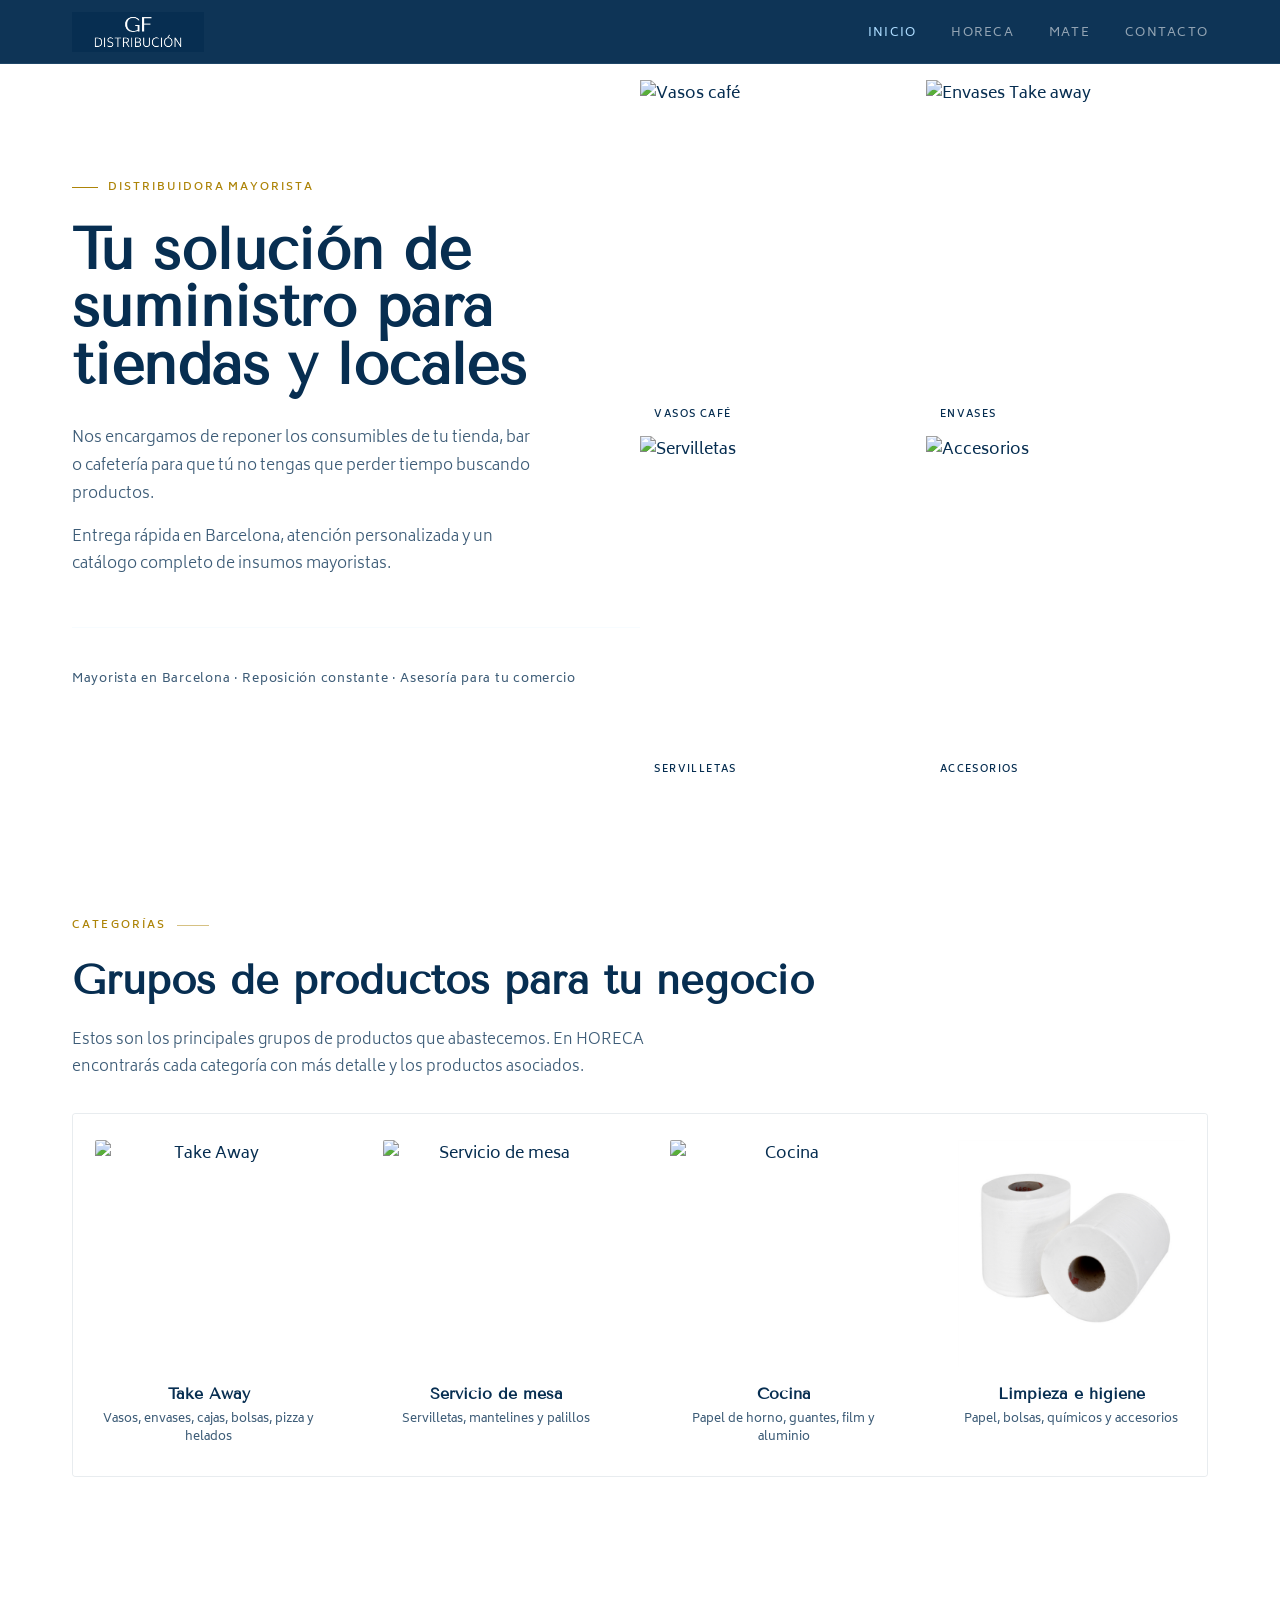
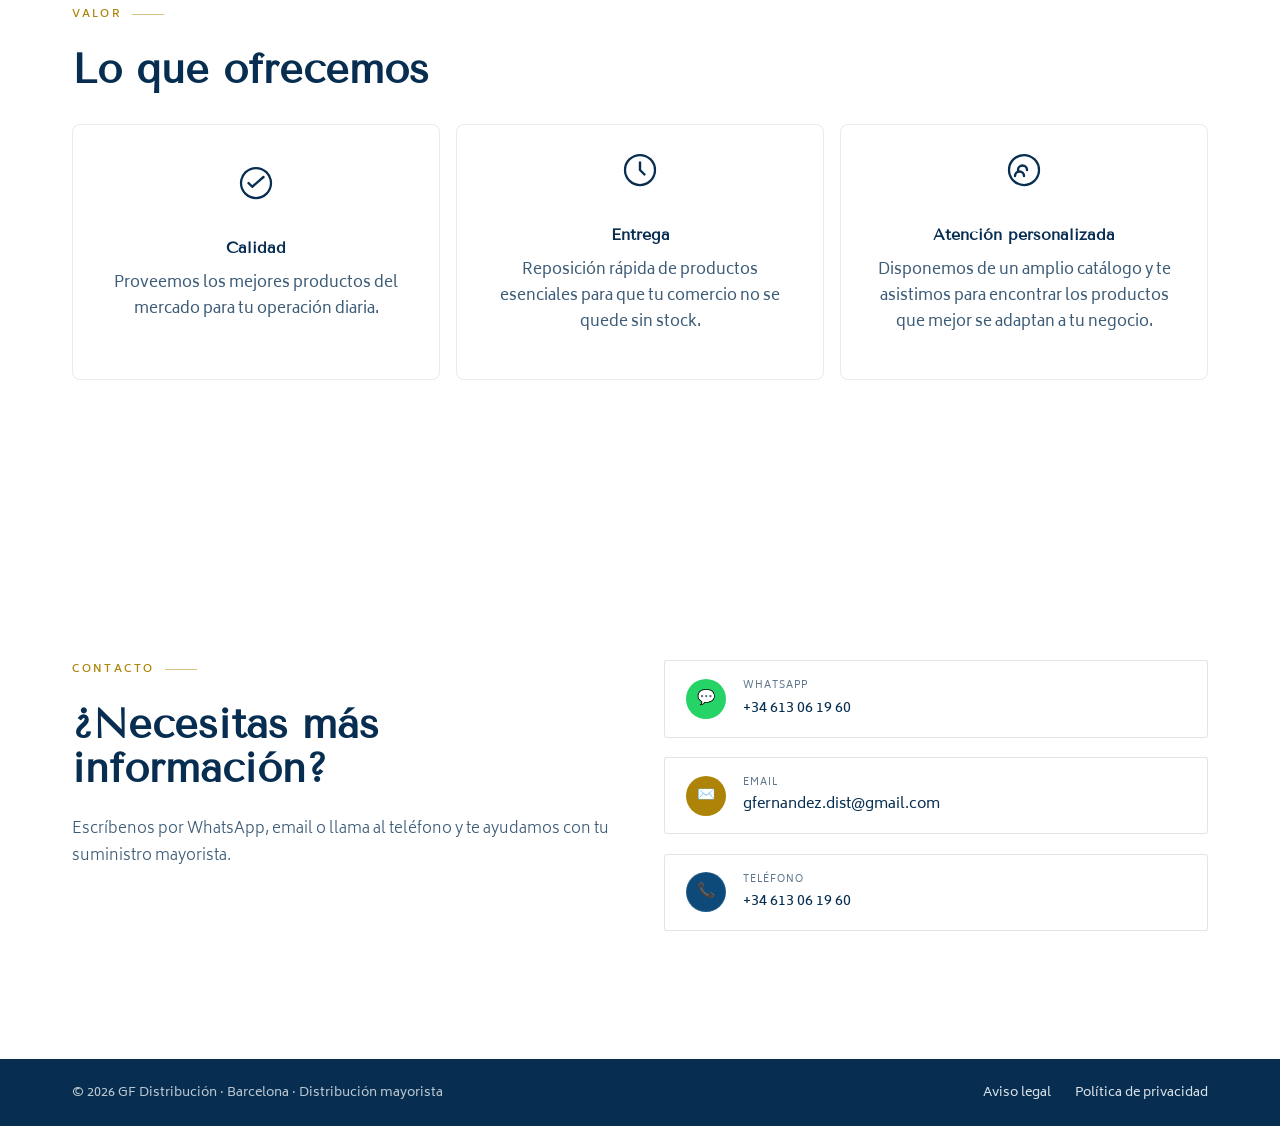
==== commit ede57067: "Add files via upload" ====
--- a/index.html
+++ b/index.html
@@ -1,900 +1,161 @@
-<!DOCTYPE html>
-  <html lang="es">
-  <head>
+﻿<!DOCTYPE html>
+<html lang="es">
+<head>
   <meta charset="UTF-8">
   <meta name="viewport" content="width=device-width, initial-scale=1.0">
   <link rel="icon" href="img/Corporativo/Icono_web_rounded.png" type="image/png">
-  <title>GF Distribución — Consumibles para Hostelería · Barcelona</title>
+  <link rel="shortcut icon" href="img/Corporativo/Icono_web_rounded.png" type="image/png">
+  <title>GF Distribución — Distribuidora Mayorista de consumibles</title>
+  <meta name="description" content="GF Distribución ofrece consumibles mayoristas para tiendas y locales en Barcelona: vasos, envases, servilletas, packaging y atención personalizada.">
+  <link rel="canonical" href="https://www.gfdistribucion.es/">
+  <meta property="og:type" content="website">
+  <meta property="og:site_name" content="GF Distribución">
+  <meta property="og:locale" content="es_ES">
+  <meta property="og:title" content="GF Distribución — Distribuidora Mayorista de consumibles">
+  <meta property="og:description" content="GF Distribución ofrece consumibles mayoristas para tiendas y locales en Barcelona: vasos, envases, servilletas, packaging y atención personalizada.">
+  <meta property="og:url" content="https://www.gfdistribucion.es/">
+  <meta property="og:image" content="https://www.gfdistribucion.es/img/og-gf.jpg">
+  <meta property="og:image:width" content="1200">
+  <meta property="og:image:height" content="630">
+  <meta name="theme-color" content="#072e51">
   <link rel="preconnect" href="https://fonts.googleapis.com">
   <link href="https://fonts.googleapis.com/css2?family=Biryani:wght@300;400;500;600;700&family=Tenor+Sans:wght@400;500;600;700&display=swap" rel="stylesheet">
-  <style>
-    :root {
-      --navy:     #072e51;
-      --sky:      #addcff;
-      --white:    #ffffff;
-      --gold:     #ad8408;  
-      --gold-lt:  #c49a0a;
-      --sky-pale: #e8f5ff;
-      --mid:      #0d4a7a;
-      --muted:    rgba(7,46,81,0.5);
-      --border:   rgba(7,46,81,0.09);
-    }
-    *, *::before, *::after { margin:0; padding:0; box-sizing:border-box; }
-    html { scroll-behavior:smooth; }
-    body { font-family:'Biryani',sans-serif; color:var(--navy); overflow-x:hidden; background:var(--white); }
-
-    /* ── NAV ── */
-    nav {
-      position:fixed; top:0; left:0; right:0; z-index:300;
-      height:64px; display:flex; align-items:center; justify-content:space-between;
-      padding:0 4rem;
-      background:rgba(7,46,81,0.97);
-      backdrop-filter:blur(14px);
-      border-bottom:1px solid rgba(173,220,255,0.1);
-    }
-    .nav-logo {
-      font-family:'Tenor Sans',sans-serif; font-size:1.45rem; font-weight:700;
-      color:var(--white); display:flex; align-items:center; gap:0.55rem;
-    }
-    .nav-dot { width:6px; height:6px; border-radius:50%; background:var(--gold); flex-shrink:0; }
-    .nav-links { display:flex; gap:2.2rem; list-style:none; align-items:center; }
-    .nav-links a {
-      font-size:0.77rem; letter-spacing:0.1em; text-transform:uppercase; font-weight:500;
-      color:rgba(255,255,255,0.55); text-decoration:none; transition:color .2s;
-    }
-    .nav-links a:hover, .nav-links a.active { color:var(--sky); }
-    .nav-catalog {
-      background:var(--gold); color:var(--white) !important;
-      padding:0.52rem 1.3rem; border-radius:2px; font-weight:600 !important;
-      transition:background .2s !important;
-    }
-    .nav-catalog:hover { background:var(--gold-lt) !important; }
-    
-    /* ── HAMBURGER MENU ── */
-    .nav-hamburger {
-      display:none; flex-direction:column; gap:5px; cursor:pointer; background:none; border:none;
-      padding:0; z-index:301;
-    }
-    .nav-hamburger span {
-      width:24px; height:2px; background:var(--white); border-radius:1px;
-      transition:all .3s ease;
-    }
-    .nav-hamburger.active span:nth-child(1) {
-      transform:rotate(45deg) translate(10px,10px);
-    }
-    .nav-hamburger.active span:nth-child(2) {
-      opacity:0;
-    }
-    .nav-hamburger.active span:nth-child(3) {
-      transform:rotate(-45deg) translate(7px,-7px);
-    }
-    .nav-menu-mobile {
-      display:none; position:fixed; top:64px; left:0; right:0; z-index:299;
-      background:rgba(7,46,81,0.98); padding:1rem; flex-direction:column;
-      gap:1rem; backdrop-filter:blur(14px);
-    }
-    .nav-menu-mobile.active {
-      display:flex;
-    }
-    .nav-menu-mobile a {
-      font-size:0.85rem; letter-spacing:0.1em; text-transform:uppercase; font-weight:500;
-      color:rgba(255,255,255,0.7); text-decoration:none; padding:0.75rem 1rem;
-      border-radius:3px; transition:color .2s, background .2s;
-    }
-    .nav-menu-mobile a:hover {
-      background:rgba(173,220,255,0.1); color:var(--sky);
-    }
-    .nav-menu-mobile .nav-catalog {
-      background:var(--gold) !important; color:var(--white) !important; margin-top:0.5rem;
-    }
-
-    /* ── SHARED ── */
-    .eyebrow {
-      font-size:0.67rem; letter-spacing:0.2em; text-transform:uppercase;
-      font-weight:600; color:var(--gold);
-      display:flex; align-items:center; gap:0.65rem; margin-bottom:1rem;
-    }
-    .eyebrow::after { content:''; width:32px; height:1px; background:var(--gold); opacity:0.5; }
-    .eyebrow-light { color:rgba(173,220,255,0.55); }
-    .eyebrow-light::after { background:rgba(173,220,255,0.25); }
-    .page-title {
-      font-family:'Tenor Sans',sans-serif;
-      font-size:clamp(2.2rem,3.2vw,3.6rem); font-weight:700;
-      line-height:1.08; color:var(--navy); margin-bottom:1.4rem;
-    }
-    .page-title-w { color:var(--white); }
-    .page-desc {
-      font-size:0.95rem; line-height:1.78; font-weight:300; color:var(--muted);
-    }
-    .page-desc-sky { color:var(--muted); }
-
-    /* ── INICIO ── */
-    #inicio {
-      min-height:100vh; padding-top:64px;
-      background:var(--white);
-      display:grid; grid-template-columns:1fr 1fr;
-      position:relative; overflow:hidden;
-    }
-    #inicio::before {
-      display:none;
-    }
-    .inicio-left {
-      display:flex; flex-direction:column; justify-content:center;
-      padding:5rem 3.5rem 5rem 4.5rem; position:relative; z-index:1;
-    }
-    .inicio-tag {
-      font-size:0.67rem; letter-spacing:0.18em; text-transform:uppercase;
-      font-weight:600; color:var(--gold);
-      display:flex; align-items:center; gap:0.65rem; margin-bottom:2rem;
-    }
-    .inicio-tag::before { content:''; width:26px; height:1px; background:var(--gold); }
-    .inicio-title {
-      font-family:'Tenor Sans',sans-serif;
-      font-size:clamp(3rem,4.5vw,5rem); font-weight:700;
-      line-height:1.0; color:var(--navy); margin-bottom:2rem; letter-spacing:-0.01em;
-    }
-    .inicio-desc {
-      font-size:0.97rem; line-height:1.8; font-weight:300;
-      color:var(--muted); max-width:420px;
-    }
-    .inicio-desc p { margin-bottom:0.9rem; }
-    .inicio-desc p:last-child { margin-bottom:0; }
-    .inicio-meta {
-      margin-top:3rem; padding-top:2.5rem;
-      border-top:1px solid rgba(173,220,255,0.1);
-      font-size:0.77rem; color:var(--muted); letter-spacing:0.06em;
-    }
-    .inicio-right {
-      display:grid; grid-template-columns:1fr 1fr; grid-template-rows:1fr 1fr;
-      gap:3px; position:relative; z-index:1;
-    }
-    .hero-photo { overflow:hidden; position:relative; }
-    .hero-photo img {
-      width:100%; height:100%; object-fit:cover;
-      transition:transform .7s;
-    }
-    .hero-photo:hover img { transform:scale(1.05); }
-    .hero-photo-label {
-      position:absolute; bottom:0; left:0; right:0; padding:0.55rem 0.9rem;
-      background:linear-gradient(to top,rgba(255,255,255,0.92),transparent);
-      font-size:0.62rem; letter-spacing:0.14em; text-transform:uppercase;
-      color:var(--navy); font-weight:600;
-    }
-    @keyframes fadeUp { from{opacity:0;transform:translateY(18px)} to{opacity:1;transform:translateY(0)} }
-    .inicio-left > * { animation:fadeUp .6s ease both; }
-    .inicio-left > *:nth-child(1){animation-delay:.1s}
-    .inicio-left > *:nth-child(2){animation-delay:.22s}
-    .inicio-left > *:nth-child(3){animation-delay:.34s}
-    .inicio-left > *:nth-child(4){animation-delay:.46s}
-
-    /* ── HORECA INTRO ── */
-    #horeca {
-      min-height:100vh; padding-top:64px;
-      background:var(--white);
-      display:flex; flex-direction:column; justify-content:center;
-      padding-left:4.5rem; padding-right:4.5rem; padding-bottom:5rem;
-    }
-    .horeca-header { margin-bottom:3.5rem; max-width:600px; }
-
-    /* GROUP GRID */
-    .group-grid {
-      display:grid;
-      grid-template-columns:repeat(5,1fr);
-      gap:1px;
-      background:var(--white);
-      border:1px solid var(--border);
-      border-radius:4px;
-      overflow:hidden;
-    }
-    .group-card {
-      background:var(--white);
-      padding:1.6rem 1.4rem 1.8rem;
-      display:flex; flex-direction:column;
-      align-items:center; text-align:center;
-      cursor:default;
-    }
-    .group-card-icon {
-      width:44px; height:44px; margin-bottom:1.1rem; flex-shrink:0;
-      color:var(--navy); opacity:0.55;
-      transition:opacity .22s;
-    }
-    .group-card:hover .group-card-icon { opacity:0.9; }
-    .group-card-photo {
-      width:100%; aspect-ratio:1/1; object-fit:contain;
-      background:var(--white); border-radius:2px; margin-bottom:1.1rem;
-      transition:transform .3s;
-      display:block;
-    }
-    .group-card:hover .group-card-photo {
-      transform:scale(1.02);
-    }
-    .group-label {
-      font-size:0.65rem; letter-spacing:0.12em; text-transform:uppercase;
-      color:var(--gold); font-weight:600; margin-bottom:0.35rem;
-    }
-    .group-name {
-      font-family:'Tenor Sans',sans-serif; font-size:0.98rem; font-weight:600;
-      color:var(--navy); line-height:1.3;
-    }
-    .group-label { display:none; }
-    /* section divider label */
-    .group-section-header {
-      grid-column:1/-1;
-      padding:0.7rem 1.4rem;
-      background:var(--navy);
-      font-size:0.72rem; letter-spacing:0.16em; text-transform:uppercase;
-      color:rgba(173,220,255,0.65); font-weight:700;
-    }
-
-    /* ── HORECA PRODUCTOS ── */
-    #horeca-productos {
-      background:var(--white);
-      padding:6rem 4.5rem;
-    }
-    .products-header { display:flex; justify-content:space-between; align-items:flex-end; margin-bottom:3rem; }
-    .products-grid {
-      display:grid; grid-template-columns:repeat(4,1fr); gap:1.2rem;
-    }
-    .pcard {
-      background:var(--white); border-radius:3px; overflow:hidden;
-      border:1px solid var(--border); transition:transform .28s, box-shadow .28s;
-      display:flex; flex-direction:column;
-    }
-    .pcard:hover { transform:translateY(-4px); box-shadow:0 16px 40px rgba(7,46,81,0.09); }
-    .pcard-img {
-      width:100%; aspect-ratio:1/1; display:flex; align-items:center; justify-content:center;
-      overflow:hidden; background:var(--sky-pale);
-    }
-    .pcard-img img { max-width:100%; max-height:100%; object-fit:contain; transition:transform .5s; }
-    .pcard:hover .pcard-img img { transform:scale(1.07); }
-    .pcard-body { padding:1.1rem 1.2rem 1.4rem; }
-    .pcard-cat {
-      font-size:0.63rem; letter-spacing:0.1em; text-transform:uppercase;
-      color:var(--gold); font-weight:600; margin-bottom:0.35rem;
-    }
-    .pcard-name {
-      font-family:'Tenor Sans',sans-serif; font-size:1rem; font-weight:600;
-      color:var(--navy); margin-bottom:0.3rem;
-    }
-    .pcard-desc { font-size:0.77rem; color:var(--muted); line-height:1.5; }
-    .catalog-row {
-      margin-top:2rem; padding:1.5rem 2rem;
-      background:rgba(7,46,81,0.06); border-radius:3px;
-      display:flex; align-items:center; justify-content:space-between; gap:2rem;
-    }
-    .catalog-row p { font-size:0.88rem; color:var(--navy); font-weight:300; }
-    .catalog-row strong { color:var(--navy); font-weight:500; }
-    .btn-sm {
-      font-size:0.8rem; font-weight:600; letter-spacing:0.05em;
-      background:var(--gold); color:var(--white); text-decoration:none;
-      padding:0.6rem 1.4rem; border-radius:2px; transition:background .2s; flex-shrink:0;
-    }
-    .btn-sm:hover { background:var(--gold-lt); }
-
-    /* ── PERSONALIZADOS ── */
-    #personalizados {
-      min-height:100vh; padding-top:64px;
-      background:var(--white);
-      display:grid; grid-template-columns:1fr 1fr;
-    }
-    .personalizados-visual { position:relative; overflow:hidden; min-height:500px; }
-    .personalizados-visual img {
-      width:100%; height:100%; object-fit:cover;
-      transition:filter .5s;
-    }
-    .personalizados-visual-overlay {
-      position:absolute; inset:0;
-      background:transparent;
-      pointer-events:none;
-    }
-    .personalizados-content {
-      display:flex; flex-direction:column; justify-content:center;
-      padding:5rem 4.5rem 5rem 4rem;
-      border-right:1px solid var(--border);
-    }
-    .personalizados-content .page-desc { margin-bottom:2.5rem; max-width:420px; }
-
-    /* ── MATE ── */
-    #mate {
-      min-height:100vh; padding-top:64px;
-      background:var(--white);
-      display:grid; grid-template-columns:1fr 1fr;
-    }
-    .mate-visual { position:relative; overflow:hidden; min-height:500px; }
-    .mate-visual img {
-      width:100%; height:100%; object-fit:cover;
-      transition:filter .5s;
-    }
-    .mate-visual-overlay {
-      position:absolute; inset:0;
-      background:transparent;
-      pointer-events:none;
-    }
-    .mate-content {
-      display:flex; flex-direction:column; justify-content:center;
-      padding:5rem 4.5rem 5rem 4rem;
-      border-left:1px solid var(--border);
-    }
-    .mate-content .page-desc { margin-bottom:2.5rem; max-width:420px; }
-
-    /* MATE GROUP GRID — same system, 2 cols */
-    .mate-group-grid {
-      display:grid; grid-template-columns:repeat(2,1fr);
-      gap:1px; background:var(--border); border:1px solid var(--border);
-      border-radius:4px; overflow:hidden; margin-bottom:2rem;
-    }
-    .mate-group-card {
-      background:var(--white); padding:1.4rem 1.4rem 1.6rem;
-      display:flex; align-items:center; gap:1.4rem;
-      transition:background .22s;
-    }
-    .mate-group-card:hover { background:var(--sky-pale); }
-    .mate-group-icon {
-      width:36px; height:36px; flex-shrink:0; margin-top:0.1rem;
-      color:var(--navy); opacity:0.5; transition:opacity .22s;
-    }
-    .mate-group-card:hover .mate-group-icon { opacity:0.85; }
-    .mate-group-image {
-      width:100px; height:100px; flex-shrink:0; margin-top:0;
-      object-fit:cover; border-radius:12px;
-    }
-    .mate-group-name {
-      font-family:'Tenor Sans',sans-serif; font-size:1rem; font-weight:600;
-      color:var(--navy); margin-bottom:0.2rem;
-    }
-    .mate-group-sub { font-size:0.76rem; color:var(--muted); line-height:1.45; }
-    .mate-note {
-      font-size:0.82rem; color:var(--navy); line-height:1.65;
-      padding:1rem 1.2rem; border-left:3px solid var(--sky); background:var(--sky-pale);
-      border-radius:0 3px 3px 0;
-    }
-
-    /* ── CONTACTO ── */
-    #contacto {
-      min-height:100vh; padding-top:64px;
-      background:var(--white);
-      display:grid; grid-template-columns:1fr 1fr;
-      gap:2rem;
-      position:relative; overflow:hidden;
-    }
-    #contacto::before { display:none; }
-    .contacto-left {
-      display:flex; flex-direction:column; justify-content:center;
-      padding:5rem 4rem 5rem 4.5rem; position:relative; z-index:1;
-      background:rgba(255,255,255,0.98);
-    }
-    .contacto-left .page-desc { color:var(--muted); margin-bottom:2.5rem; max-width:460px; }
-    .contacto-right {
-      display:flex; flex-direction:column; justify-content:center; align-items:flex-start;
-      padding:5rem 2rem; position:relative; z-index:1;
-      background:rgba(255,255,255,0.98);
-    }
-    .contact-methods {
-      display:flex; flex-direction:column; gap:0.9rem;
-      width:100%; max-width:420px;
-      align-items:stretch;
-      margin:0;
-    }
-    .citem {
-      display:flex; align-items:center; gap:1.1rem; text-decoration:none;
-      width:100%; background:rgba(255,255,255,0.96); border:1px solid rgba(7,46,81,0.12);
-      padding:1rem 1.3rem; border-radius:3px; transition:border-color .2s, background .2s;
-    }
-    .citem:hover { border-color:rgba(7,46,81,0.16); background:rgba(7,46,81,0.04); }
-    .cicon {
-      width:40px; height:40px; border-radius:50%; display:flex; align-items:center;
-      justify-content:center; font-size:0.92rem; flex-shrink:0;
-    }
-    .cicon-wa  { background:#25D366; }
-    .cicon-mail{ background:var(--gold); }
-    .cicon-tel { background:var(--mid); border:1px solid rgba(173,220,255,0.12); }
-    .clabel { font-size:0.61rem; letter-spacing:0.1em; text-transform:uppercase; color:rgba(7,46,81,0.65); margin-bottom:0.1rem; }
-    .cvalue { font-size:0.9rem; font-weight:500; color:var(--navy); }
-
-
-    .footer-strip {
-      position:absolute; bottom:0; left:0; right:0;
-      padding:1rem 4.5rem; border-top:1px solid rgba(7,46,81,0.08);
-      display:flex; justify-content:space-between; align-items:center;
-      font-size:0.71rem; color:rgba(7,46,81,0.45);
-    }
-
-    /* ── RESPONSIVE ── */
-    @media(max-width:960px){
-      nav{padding:0 1.5rem;} 
-      .nav-links{display:none;}
-      .nav-hamburger{display:flex;}
-      #inicio,#mate,#contacto,#personalizados{grid-template-columns:1fr; min-height:auto;}
-      .inicio-right{min-height:55vw; grid-template-columns:1fr 1fr; grid-template-rows:repeat(2,1fr);}
-      .inicio-left,.mate-content,.personalizados-content,.contacto-left,.contacto-right{padding:3rem 1.5rem;}
-      #horeca,#horeca-productos{padding:3rem 1.5rem;}
-      .personalizados-visual{height:auto; min-height:auto;}
-      .personalizados-visual img{object-fit:contain; width:100%; height:auto;}
-      .mate-visual{height:auto; min-height:auto;}
-      .mate-visual img{object-fit:contain; width:100%; height:auto;}
-      .group-grid{grid-template-columns:repeat(3,1fr);}
-      .products-grid{grid-template-columns:1fr 1fr;}
-      .products-header{flex-direction:column; align-items:flex-start; gap:1.5rem;}
-      .catalog-row{flex-direction:column; text-align:center; gap:1rem;}
-      .footer-strip{padding:1rem 1.5rem; flex-direction:column; gap:0.5rem; text-align:center;}
-    }
-    @media(max-width:580px){
-      .group-grid{grid-template-columns:repeat(2,1fr);}
-      .mate-group-grid{grid-template-columns:1fr;}
-      .products-grid{grid-template-columns:1fr;}
-    }
-  </style>
-  </head>
-  <body>
-
-  <!-- NAV -->
+  <link rel="stylesheet" href="styles.css">
+</head>
+<body>
   <nav>
-    <div class="nav-logo"><img src="/img/Corporativo/Logo.png" alt="Logo Empresa" style="height:40px; width:auto;"></div>
-    <button class="nav-hamburger" id="hamburger">
+    <div class="nav-logo"><img src="img/Corporativo/Logo.png" alt="GF Distribución"></div>
+    <button class="nav-hamburger" id="hamburger" aria-label="Abrir menú">
       <span></span>
       <span></span>
       <span></span>
     </button>
     <ul class="nav-links">
-      <li><a href="#inicio">Inicio</a></li>
-      <li><a href="#horeca">HORECA</a></li>
-      <li><a href="#personalizados">PERSONALIZADOS</a></li>
-      <li><a href="#mate">Mate</a></li>
-      <li><a href="#contacto">Contacto</a></li>
-      <li><a href="#contacto" class="nav-catalog">Solicitar catálogo</a></li>
+      <li><a href="index.html" class="active" aria-current="page">Inicio</a></li>
+      <li><a href="horeca.html">HORECA</a></li>
+      <li><a href="mate.html">Mate</a></li>
+      <li><a href="contacto.html">Contacto</a></li>
     </ul>
   </nav>
 
-  <!-- MOBILE MENU -->
   <div class="nav-menu-mobile" id="mobileMenu">
-    <a href="#inicio">Inicio</a>
-    <a href="#horeca">HORECA</a>
-    <a href="#personalizados">PERSONALIZADOS</a>
-    <a href="#mate">Mate</a>
-    <a href="#contacto">Contacto</a>
-    <a href="#contacto" class="nav-catalog">Solicitar catálogo</a>
+    <a href="index.html">Inicio</a>
+    <a href="horeca.html">HORECA</a>
+    <a href="mate.html">Mate</a>
+    <a href="contacto.html">Contacto</a>
   </div>
 
-  <!-- ═══════════════════════════ INICIO ═══════════════════════════ -->
+  <main>
   <section id="inicio">
     <div class="inicio-left">
-      <div class="inicio-tag">Distribuidora HORECA</div>
-      <h1 class="inicio-title">Consumibles<br>para<br>hostelería</h1>
+      <div class="inicio-tag">Distribuidora Mayorista</div>
+      <h1 class="inicio-title">Tu solución de suministro para tiendas y locales</h1>
       <div class="inicio-desc">
-        <p>Proveedor confiable de consumibles para cafeterías, bares y restaurantes. Soluciones compatibles y de calidad para el funcionamiento diario de tu establecimiento.</p>
-        <p>Entrega rápida en Barcelona, atención personalizada y acceso a una amplia gama de productos estándar, personalizados y sostenibles.</p>
+        <p>Nos encargamos de reponer los consumibles de tu tienda, bar o cafetería para que tú no tengas que perder tiempo buscando productos.</p>
+        <p>Entrega rápida en Barcelona, atención personalizada y un catálogo completo de insumos mayoristas.</p>
       </div>
-      <div class="inicio-meta">Barcelona · España</div>
+      <div class="inicio-meta">Mayorista en Barcelona · Reposición constante · Asesoría para tu comercio</div>
     </div>
     <div class="inicio-right">
-      <div class="hero-photo"><img src="/img/Productos/Vasos.png" alt="Vasos café"><div class="hero-photo-label">Vasos café</div></div>
-      <div class="hero-photo"><img src="/img/Productos/Envases.png" alt="Envases take away"><div class="hero-photo-label">Envases</div></div>
-      <div class="hero-photo"><img src="/img/Productos/Servilletas.png" alt="Servilletas"><div class="hero-photo-label">Servilletas</div></div>
-      <div class="hero-photo"><img src="/img/Productos/Accesorios.png" alt="Accesorios"><div class="hero-photo-label">Accesorios</div></div>
+      <div class="hero-photo"><img src="img/Productos/Vasos-web.webp" alt="Vasos café"><div class="hero-photo-label">Vasos café</div></div>
+      <div class="hero-photo"><img src="img/Productos/Envases-web.webp" alt="Envases Take away"><div class="hero-photo-label">Envases</div></div>
+      <div class="hero-photo"><img src="img/Productos/Servilletas-web.webp" alt="Servilletas"><div class="hero-photo-label">Servilletas</div></div>
+      <div class="hero-photo"><img src="img/Productos/Accesorios-web.webp" alt="Accesorios"><div class="hero-photo-label">Accesorios</div></div>
     </div>
   </section>
 
-  <!-- ═══════════════════════════ HORECA ═══════════════════════════ -->
-  <section id="horeca">
-    <div class="horeca-header">
-      <div class="eyebrow">Canal HORECA</div>
-      <h2 class="page-title">Todo lo que necesita<br>tu establecimiento</h2>
-      <p class="page-desc" style="max-width:520px">Gama completa de desechables para hostelería. Desde vasos y packaging, hasta bolsas para transporte — todas las categorías cubiertas en un único proveedor. </p>
+  <section class="section section--large">
+    <div class="section-header">
+      <div class="eyebrow">Categorías</div>
+      <h2 class="page-title">Grupos de productos para tu negocio</h2>
+      <p class="page-desc">Estos son los principales grupos de productos que abastecemos. En HORECA encontrarás cada categoría con más detalle y los productos asociados.</p>
     </div>
-
-    <div class="group-grid">
-
-      <!-- BEBIDAS -->
-      <div class="group-section-header">Bebidas y servicio</div>
-
-      <!-- VASOS-->
-      <div class="group-card">
-        <img src="/img/Productos/Vaso papel.png" alt="Vasos" class="group-card-photo">
-        <div class="group-name">Vasos</div>
-      </div>
-
-      <!--TAPAS-->
-      <div class="group-card">
-        <!-- Tapa / lid icon -->
-        <img src="/img/Productos/TapaVaso.webp" alt="Tapas" class="group-card-photo">
-        <div class="group-name">Tapas para vasos</div>
-      </div>
-
-      <div class="group-card">
-        <!-- Sleeve / funda icon -->
-        <img src="/img/Productos/FundaVaso.webp" alt="Fundas para vasos" class="group-card-photo">
-        <div class="group-name">Fundas para vasos</div>
-      </div>
-
-      <div class="group-card">
-        <!-- Portavasos / holder icon -->
-        <img src="/img/Productos/PortaVasos.png" alt="Portavasos" class="group-card-photo">
-        <div class="group-name">Portavasos</div>
-      </div>
-
-      <div class="group-card">
-        <img src="/img/Productos/Removedor.webp" alt="Palitos removedores" class="group-card-photo">
-        <div class="group-name">Palitos removedores</div>
-      </div>
-
-      <!-- SERVICIO DE MESA -->
-      <div class="group-section-header">Servicio de mesa</div>
-
-      <div class="group-card">
-        <!-- Pajita icon -->
-              <img src="/img/Productos/Pajitas.png" alt="Palitos removedores" class="group-card-photo">
-        <div class="group-label">Mesa</div>
-        <div class="group-name">Pajitas</div>
-      </div>
-
-      <div class="group-card">
-        <!-- Cucharilla icon -->
-        <img src="/img/Productos/Cucharilla.jpg" alt="Cucharillas" class="group-card-photo">
-        <div class="group-label">Mesa</div>
-        <div class="group-name">Cubiertos</div>
-      </div>
-
-      <div class="group-card">
-        <img src="/img/Productos/Servilleta.png" alt="Servilletas" class="group-card-photo">
-        <div class="group-label">Mesa</div>
-        <div class="group-name">Servilletas</div>
-      </div>
-
-      <div class="group-card">
-        <!-- Mantelín icon -->
-        <img src="/img/Productos/Mantelines.webp" alt="Mantelines" class="group-card-photo">
-        <div class="group-label">Mesa</div>
-        <div class="group-name">Mantelines</div>
-      </div>
-
-      <div class="group-card">
-        <!-- Papel antigrasa icon -->
-        <img src="/img/Productos/PapelAntigrasa.webp" alt="Papel antigrasa" class="group-card-photo">
-        <div class="group-label">Mesa</div>
-        <div class="group-name">Papel antigrasa</div>
-      </div>
-
-      <!-- PACKAGING -->
-      <div class="group-section-header">Packaging y take away</div>
-
-      <div class="group-card">
-        
-        <img src="/img/Productos/BolsaSandwich.png" alt="Bolsa sándwiches" class="group-card-photo">
-        <div class="group-label">Packaging</div>
-        <div class="group-name">Bolsa sándwiches</div>
-      </div>
-
-      <div class="group-card">
-        <!-- Bolsa panadería -->
-        <img src="/img/Productos/BolsaBaguette.webp" alt="Bolsa panadería" class="group-card-photo">
-        <div class="group-label">Packaging</div>
-        <div class="group-name">Bolsa panadería</div>
-      </div>
-
-      <div class="group-card">
-        <!-- Bolsa hamburguesa -->
-        <img src="/img/Productos/BolsaHamburguesa.webp" alt="Bolsa hamburguesa" class="group-card-photo">
-        <div class="group-label">Packaging</div>
-        <div class="group-name">Bolsa hamburguesa</div>
-      </div>
-
-      <div class="group-card">
-        <!-- Bolsa croissant -->
-        <img src="/img/Productos/BolsaCroissant.webp" alt="Bolsa croissant" class="group-card-photo">
-        <div class="group-label">Packaging</div>
-        <div class="group-name">Bolsa croissant</div>
-      </div>
-
-      <div class="group-card">
-        <!-- Bolsa transporte -->
-        <img src="/img/Productos/BolsaTransporte.png" alt="Bolsa transporte" class="group-card-photo">
-        <div class="group-label">Packaging</div>
-        <div class="group-name">Bolsas con Asas</div>
-      </div>
-
-      <!-- ENVASES -->
-      <div class="group-section-header">Envases</div>
-
-      <div class="group-card">
-        <img src="/img/Productos/Ensaladera.webp" alt="Ensaladeras" class="group-card-photo">
-        <div class="group-label">Envases</div>
-        <div class="group-name">Ensaladeras</div>
-      </div>
-
-      <div class="group-card">
-        <!-- Tarrina sopa icon -->
-        <img src="/img/Productos/TarrinaSopa.webp" alt="Tarrinas para sopa" class="group-card-photo">
-        <div class="group-label">Envases</div>
-        <div class="group-name">Tarrina sopa c/tapa</div>
-      </div>
-
-      <div class="group-card">
-        <!-- Contenedor icon -->
-        <img src="/img/Productos/ContenedorRectangular.webp" alt="Contenedores" class="group-card-photo">
-        <div class="group-label">Envases</div>
-        <div class="group-name">Contenedores Rectangulares</div>
-      </div>
-
-      <div class="group-card">
-        <!-- Concha / shell container -->
-        <img src="/img/Productos/Concha.png" alt="Conchas" class="group-card-photo">
-        <div class="group-label">Envases</div>
-        <div class="group-name">Conchas</div>
-      </div>
-      
-
-      <div class="group-card">
-        <!-- Caja comida -->
-        <img src="/img/Productos/CajaComida.webp" alt="Caja comida" class="group-card-photo">
-        <div class="group-label">Envases</div>
-        <div class="group-name">Caja para comida</div>
-      </div>
-
-      <!-- HIGIENE Y OTROS -->
-      <div class="group-section-header">Higiene y otros</div>
-
-      <div class="group-card">
-        <!-- Papel térmico / ticket -->
-        <img src="/img/Productos/PapelTermico.jpg" alt="Papel térmico" class="group-card-photo">
-        <div class="group-label">Otros</div>
-        <div class="group-name">Papel térmico</div>
-      </div>
-
-      <div class="group-card">
-        <!-- Bolígrafo -->
-        <img src="/img/Productos/Boligrafo.jpg" alt="Bolígrafo" class="group-card-photo">
-        <div class="group-label">Otros</div>
-        <div class="group-name">Bolígrafos</div>
-      </div>
-
-      <div class="group-card">
-        <!-- Papel secamanos -->
-        <img src="/img/Productos/PapelSecamanos.webp" alt="Papel secamanos" class="group-card-photo">
-        <div class="group-label">Higiene</div>
-        <div class="group-name">Papel secamanos</div>
-      </div>
-
-      <div class="group-card">
-        <!-- Papel toalla / rollo -->
-        <img src="/img/Productos/PapelToalla.webp" alt="Papel toalla" class="group-card-photo">
-        <div class="group-label">Higiene</div>
-        <div class="group-name">Papel toalla</div>
-      </div>
-
-      <div class="group-card">
-        <!-- Papel higiénico -->
-        <img src="/img/Productos/PapelHigienico.webp" alt="Papel higiénico" class="group-card-photo">
-        <div class="group-label">Higiene</div>
-        <div class="group-name">Papel higiénico</div>
-      </div>
-
-      <div class="group-card">
-        <!-- Papel matatrapos -->
-        <img src="/img/Productos/PapelMatatrapos.webp" alt="Papel matatrapos" class="group-card-photo">
-        <div class="group-label">Higiene</div>
-        <div class="group-name">Papel matatrapos</div>
-      </div>
-
-    </div><!-- /group-grid -->
-  </section>
-
-  <!-- ═══════════════════════════ HORECA PRODUCTOS ═══════════════════════════ -->
-  <section id="horeca-productos">
-    <div class="products-header">
-      <div>
-        <div class="eyebrow">Destacados</div>
-        <h2 class="page-title" style="font-size:clamp(1.6rem,2.2vw,2.4rem); margin-bottom:0.4rem">Productos destacados</h2>
-        <p style="font-size:0.85rem; color:var(--muted); font-weight:300">Selección representativa de productos. Catálogo completo disponible bajo solicitud.</p>
-      </div>
-    </div>
-    <div class="products-grid">
-      <div class="pcard">
-        <div class="pcard-img"><img src="img/Productos/VasoCafe240ml.png" alt="Vaso de café 240ml"></div>
-        <div class="pcard-body">
-          <p class="pcard-cat">Bebidas</p>
-          <h3 class="pcard-name">Vaso de cartón de 240ml (8oz)</h3>
-          <p class="pcard-desc">Para café y bebidas calientes. Disponible en otros tamaños y formatos.</p>
-        </div>
-      </div>
-      <div class="pcard">
-        <div class="pcard-img"><img src="img/Productos/Servilleta10x10.webp" alt="Servilleta 10x10"></div>
-        <div class="pcard-body">
-          <p class="pcard-cat">Servilletas</p>
-          <h3 class="pcard-name">Servilletas de papel 10x10</h3>
-          <p class="pcard-desc">Ideal para el servicio de bebidas, en barra, en mesa y take away.</p>
-        </div>
-      </div>
-      <div class="pcard">
-        <div class="pcard-img"><img src="img/Productos/BolsaTakeAway.webp" alt="Bolsas para take away"></div>
-        <div class="pcard-body">
-          <p class="pcard-cat">Bolsas para take away</p>
-          <h3 class="pcard-name">Bolsas con asas</h3>
-          <p class="pcard-desc">Bolsas de papel para delivery y take away, resistentes y disponibles en varios tamaños.</p>
-        </div>
-      </div>
-      <div class="pcard">
-        <div class="pcard-img"><img src="img/Productos/AccesoriosCafe.webp" alt="Accesorios café"></div>
-        <div class="pcard-body">
-          <p class="pcard-cat">Accesorios</p> 
-          <h3 class="pcard-name">Removedores de madera</h3>
-          <p class="pcard-desc">Removedores enfundados para café.</p>
-        </div>
-      </div>
-    </div>
-    <div class="catalog-row">
-      <p><strong>Más de 200 referencias disponibles.</strong> Solicita la lista de precios completa.</p>
-      <a href="#contacto" class="btn-sm">Solicitar catálogo →</a>
+    <div class="group-grid group-grid--4">
+      <a href="horeca.html#take-away" class="group-card group-card--link"><img src="img/Productos/BolsaTakeAway-web.webp" alt="Take Away" class="group-card-photo" loading="lazy" onerror="this.onerror=null;this.src='img/Productos/placeholder.webp'"><div class="group-name">Take Away</div><div class="group-items">Vasos, envases, cajas, bolsas, pizza y helados</div></a>
+      <a href="horeca.html#servicio-de-mesa" class="group-card group-card--link"><img src="img/Productos/Servilleta-web.webp" alt="Servicio de mesa" class="group-card-photo" loading="lazy" onerror="this.onerror=null;this.src='img/Productos/placeholder.webp'"><div class="group-name">Servicio de mesa</div><div class="group-items">Servilletas, mantelines y palillos</div></a>
+      <a href="horeca.html#cocina" class="group-card group-card--link"><img src="img/Productos/Cocina-web.webp" alt="Cocina" class="group-card-photo" loading="lazy" onerror="this.onerror=null;this.src='img/Productos/placeholder.webp'"><div class="group-name">Cocina</div><div class="group-items">Papel de horno, guantes, film y aluminio</div></a>
+      <a href="horeca.html#limpieza-e-higiene" class="group-card group-card--link"><img src="img/Productos/PapelSecamanos.webp" alt="Limpieza e higiene" class="group-card-photo" loading="lazy" onerror="this.onerror=null;this.src='img/Productos/placeholder.webp'"><div class="group-name">Limpieza e higiene</div><div class="group-items">Papel, bolsas, químicos y accesorios</div></a>
     </div>
   </section>
 
-  <!-- ═══════════════════════════ PERSONALIZADOS ═══════════════════════════ -->
-  <section id="personalizados">
-    <div class="personalizados-content">
-      <div class="eyebrow">Personalización</div>
-      <h2 class="page-title">Personaliza tus productos</h2>
-      <p class="page-desc">Si necesita personalizar los productos para su negocio, disponemos de distintas opciones de impresión. Vasos, servilletas, bolsas, envases, manteles y muchos otros productos son aptos para incluir logos, frases o gráficos. Con excelente calidad de impresión y tiempos de entrega adaptados a tus necesidades.</p>
-      <div class="mate-note" style="margin-top:2rem;">
-        Consulte por las opciones de personalización
+  <section class="section pad-h-small section--page-gap">
+    <div class="section-header">
+      <div class="eyebrow">Valor</div>
+      <h2 class="page-title">Lo que ofrecemos</h2>
+    </div>
+    <div class="value-cards">
+      <div class="value-card">
+        <div class="value-card-icon">
+          <svg width="36" height="36" viewBox="0 0 24 24" fill="none" xmlns="http://www.w3.org/2000/svg" aria-hidden="true">
+            <circle cx="12" cy="12" r="10" stroke="currentColor" stroke-width="1.5"/>
+            <path d="M7 12l2.5 2.5L17 8" stroke="currentColor" stroke-width="1.6" stroke-linecap="round" stroke-linejoin="round"/>
+          </svg>
+        </div>
+        <div class="value-card-title">Calidad</div>
+        <p class="value-card-text">Proveemos los mejores productos del mercado para tu operación diaria.</p>
       </div>
-    </div>
-    <div class="personalizados-visual">
-      <img src="img/Productos/Personalizados.png" alt="Productos personalizados">
-      <div class="personalizados-visual-overlay"></div>
-    </div>
-  </section>
-
-  <!-- ═══════════════════════════ MATE ═══════════════════════════ -->
-  <section id="mate">
-    <div class="mate-visual">
-      <img src="MKMBPN01.jpg" alt="Productos mate">
-      <div class="mate-visual-overlay"></div>
-    </div>
-    <div class="mate-content">
-      <div class="eyebrow">División Mate</div>
-      <h2 class="page-title">Nuestros productos<br>para tomar mate</h2>
-      <p class="page-desc">Para establecimientos que quieran incorporar el mate a su oferta, minimarkets o tiendas especializadas. Disponemos de productos para el mate.</p>
-
-      <div class="mate-group-grid">
-
-        <div class="mate-group-card">
-          <img src="img/Productos/Mates.jpg" alt="Mates" class="mate-group-image">
-          <div>
-            <div class="mate-group-name">Mates</div>
-            <div class="mate-group-sub">Varios colores y formatos</div>
-          </div>
+      <div class="value-card">
+        <div class="value-card-icon">
+          <svg width="36" height="36" viewBox="0 0 24 24" fill="none" xmlns="http://www.w3.org/2000/svg" aria-hidden="true">
+            <circle cx="12" cy="12" r="10" stroke="currentColor" stroke-width="1.5"/>
+            <path d="M12 7v5l3 3" stroke="currentColor" stroke-width="1.6" stroke-linecap="round" stroke-linejoin="round"/>
+          </svg>
         </div>
-
-        <div class="mate-group-card">
-          <img src="img/Productos/Bombillas.jpg" alt="Bombillas" class="mate-group-image">
-          <div>
-            <div class="mate-group-name">Bombillas</div>
-            <div class="mate-group-sub">Acero inoxidable, variedad de tamaños y formas</div>
-          </div>
+        <div class="value-card-title">Entrega</div>
+        <p class="value-card-text">Reposición rápida de productos esenciales para que tu comercio no se quede sin stock.</p>
+      </div>
+      <div class="value-card">
+        <div class="value-card-icon">
+          <svg width="36" height="36" viewBox="0 0 24 24" fill="none" xmlns="http://www.w3.org/2000/svg" aria-hidden="true">
+            <circle cx="12" cy="12" r="10" stroke="currentColor" stroke-width="1.5"/>
+            <path d="M8 12c0-1.657 1.343-3 3-3s3 1.343 3 3" stroke="currentColor" stroke-width="1.6" stroke-linecap="round" stroke-linejoin="round"/>
+            <path d="M6 16c0-1.657 1.343-3 3-3s3 1.343 3 3" stroke="currentColor" stroke-width="1.6" stroke-linecap="round" stroke-linejoin="round"/>
+          </svg>
         </div>
-
-        <div class="mate-group-card">
-          <img src="img/Productos/Termos.png" alt="Termos" class="mate-group-image">
-          <div>
-            <div class="mate-group-name">Termos</div>
-            <div class="mate-group-sub">Para mate y tereré</div>
-          </div>
-        </div>
-
-        <div class="mate-group-card">
-          <img src="img/Productos/Tapones.jpg" alt="Tapones" class="mate-group-image">
-          <div>
-            <div class="mate-group-name">Tapones</div>
-            <div class="mate-group-sub">Repuestos y pico cebador</div>
-          </div>
-        </div>
-
-        <div class="mate-group-card">
-          <img src="img/Productos/Yerberos.jpg" alt="Yerberos" class="mate-group-image">
-          <div>
-            <div class="mate-group-name">Yerberos</div>
-            <div class="mate-group-sub">Contenedores para yerba</div>
-          </div>
-        </div>
-
-        <div class="mate-group-card">
-          <img src="img/Productos/Kits.jpg" alt="Kit" class="mate-group-image">
-          <div>
-            <div class="mate-group-name">Kit</div>
-            <div class="mate-group-sub">Sets completos de mate y bombilla</div>
-          </div>
-        </div>
-
-        <!-- 
-        <div class="mate-group-card">
-          <svg class="mate-group-icon" viewBox="0 0 36 36" fill="none" stroke="currentColor" stroke-width="1.5" stroke-linecap="round" stroke-linejoin="round">
-            <path d="M6 10 Q6 6 10 6 H26 Q30 6 30 10 L28 30 H8 Z"/>
-            <line x1="6" y1="14" x2="30" y2="14"/>
-            <path d="M12 6 Q12 10 18 10 Q24 10 24 6"/>
-          </svg>
-          <div>
-            <div class="mate-group-name">Bolso</div>
-            <div class="mate-group-sub">Transporte y almacenaje</div>
-          </div>
-        </div>
-        -->
-
-      </div><!-- /mate-group-grid -->
-
-      <div class="mate-note">
-        Catálogo completo y precios disponibles para compra al por mayor. Solicítalo desde la sección de contacto.
+        <div class="value-card-title">Atención personalizada</div>
+        <p class="value-card-text">Disponemos de un amplio catálogo y te asistimos para encontrar los productos que mejor se adaptan a tu negocio.</p>
       </div>
     </div>
   </section>
 
-  <!-- ═══════════════════════════ CONTACTO ═══════════════════════════ -->
   <section id="contacto">
     <div class="contacto-left">
       <div class="eyebrow">Contacto</div>
-      <h2 class="page-title">Contacto</h2>
-      <p class="page-desc">Para solicitar la lista de precios, consultar disponibilidad, opciones de personalización o cualquier otra gestión. Escríbenos por WhatsApp o email, o llama al teléfono y te atendemos brindando toda la información que necesites.</p>
+      <h2 class="page-title">¿Necesitas más información?</h2>
+      <p class="page-desc">Escríbenos por WhatsApp, email o llama al teléfono y te ayudamos con tu suministro mayorista.</p>
     </div>
     <div class="contacto-right">
       <div class="contact-methods">
-        <a href="https://wa.me/34613061960" target="_blank" class="citem">
-          <div class="cicon cicon-wa">💬</div>
-          <div><div class="clabel">WhatsApp</div><div class="cvalue">+34 613 06 19 60</div></div>
-        </a>
-        <a href="mailto:gfernandez.dist@gmail.com" class="citem">
-          <div class="cicon cicon-mail">✉️</div>
-          <div><div class="clabel">Email</div><div class="cvalue">gfernandez.dist@gmail.com</div></div>
-        </a>
-        <a href="tel:+34613061960" class="citem">
-          <div class="cicon cicon-tel">📞</div>
-          <div><div class="clabel">Teléfono</div><div class="cvalue">+34 613 06 19 60</div></div>
-        </a>
+        <a href="https://wa.me/34613061960?text=Hola%2C%20vi%20la%20web%20de%20GF%20Distribuci%C3%B3n%20y%20quiero%20hacer%20una%20consulta." target="_blank" rel="noopener noreferrer" class="citem"><div class="cicon cicon-wa">💬</div><div><div class="clabel">WhatsApp</div><div class="cvalue">+34 613 06 19 60</div></div></a>
+        <a href="mailto:gfernandez.dist@gmail.com" class="citem"><div class="cicon cicon-mail">✉️</div><div><div class="clabel">Email</div><div class="cvalue">gfernandez.dist@gmail.com</div></div></a>
+        <a href="tel:+34613061960" class="citem"><div class="cicon cicon-tel">📞</div><div><div class="clabel">Teléfono</div><div class="cvalue">+34 613 06 19 60</div></div></a>
       </div>
     </div>
-    <div class="footer-strip">
-      <span>© 2025 GF Distribución · Barcelona</span>
-      <span>Distribución de consumibles para hostelería</span>
-    </div>
+    
   </section>
 
-  <!-- NAV ACTIVE STATE & HAMBURGER MENU -->
   <script>
-    // Hamburger menu toggle
     const hamburger = document.getElementById('hamburger');
     const mobileMenu = document.getElementById('mobileMenu');
-    
     hamburger.addEventListener('click', () => {
       hamburger.classList.toggle('active');
       mobileMenu.classList.toggle('active');
     });
-    
-    // Close menu when a link is clicked
     document.querySelectorAll('.nav-menu-mobile a').forEach(link => {
       link.addEventListener('click', () => {
         hamburger.classList.remove('active');
         mobileMenu.classList.remove('active');
       });
     });
-
-    // Nav active state on scroll
-    const sections = document.querySelectorAll('section[id]');
-    const links = document.querySelectorAll('.nav-links a:not(.nav-catalog)');
-    const observer = new IntersectionObserver((entries) => {
-      entries.forEach(e => {
-        if (e.isIntersecting) {
-          links.forEach(l => l.classList.remove('active'));
-          let id = e.target.id;
-          if (id === 'horeca-productos') id = 'horeca';
-          const active = document.querySelector(`.nav-links a[href="#${id}"]`);
-          if (active) active.classList.add('active');
-        }
-      });
-    }, { threshold: 0.3 });
-    sections.forEach(s => observer.observe(s));
-
   </script>
-
-  </body>
-  </html>
-
-
-
-
+  </main>
+  <footer class="site-footer-bar">
+    <div class="footer-brand">© 2026 GF Distribución · Barcelona · Distribución mayorista</div>
+    <div class="footer-links">
+      <a href="aviso-legal.html">Aviso legal</a>
+      <a href="privacidad.html">Política de privacidad</a>
+    </div>
+  </footer>
+  <!-- Cloudflare Web Analytics --><script type='module' src='https://static.cloudflareinsights.com/beacon.min.js' data-cf-beacon='{"token": "10fd7c5ad9a94ca0a3859188e8e84e08"}'></script><!-- End Cloudflare Web Analytics -->
+</body>
+</html>
--- a/styles.css
+++ b/styles.css
@@ -0,0 +1,1243 @@
+:root {
+  --navy: #072e51;
+  --sky: #addcff;
+  --white: #ffffff;
+  --gold: #ad8408;
+  --gold-lt: #c49a0a;
+  --sky-pale: #e8f5ff;
+  --mid: #0d4a7a;
+  --muted: rgba(7,46,81,0.78);
+  --border: rgba(7,46,81,0.09);
+  --page-gutter: 4.5rem;
+  --content-max: 1140px;
+  --page-gutter-mobile: 1.5rem;
+  --space-xxl: 5rem;
+  --space-lg: 3rem;
+  --space-md: 1.5rem;
+  --space-sm: 1rem;
+}
+
+* {
+  margin: 0;
+  padding: 0;
+  box-sizing: border-box;
+}
+
+html {
+  scroll-behavior: smooth;
+}
+
+body {
+  font-family: 'Biryani', sans-serif;
+  color: var(--navy);
+  overflow-x: hidden;
+  background: var(--white);
+}
+
+img {
+  display: block;
+  max-width: 100%;
+}
+
+button,
+input,
+textarea,
+select {
+  font: inherit;
+}
+
+/* NAV */
+nav {
+  position: fixed;
+  top: 0;
+  left: 0;
+  right: 0;
+  z-index: 300;
+  height: 64px;
+  display: flex;
+  align-items: center;
+  justify-content: space-between;
+  padding: 0 var(--page-gutter);
+  background: rgba(7,46,81,0.97);
+  backdrop-filter: blur(14px);
+  border-bottom: 1px solid rgba(173,220,255,0.1);
+}
+
+.nav-logo {
+  font-family: 'Tenor Sans', sans-serif;
+  font-size: 1.45rem;
+  font-weight: 700;
+  color: var(--white);
+  display: flex;
+  align-items: center;
+  gap: 0.55rem;
+}
+
+.nav-logo img {
+  height: 40px;
+  width: auto;
+}
+
+.nav-links {
+  display: flex;
+  gap: 2.2rem;
+  list-style: none;
+  align-items: center;
+}
+
+.nav-links a {
+  font-size: 0.77rem;
+  letter-spacing: 0.1em;
+  text-transform: uppercase;
+  font-weight: 500;
+  color: rgba(255,255,255,0.55);
+  text-decoration: none;
+  transition: color .2s;
+}
+
+.nav-links a:hover,
+.nav-links a.active {
+  color: var(--sky);
+}
+
+.nav-catalog {
+  background: var(--gold);
+  color: var(--white) !important;
+  padding: 0.52rem 1.3rem;
+  border-radius: 2px;
+  font-weight: 600 !important;
+  transition: background .2s !important;
+}
+
+.nav-catalog:hover {
+  background: var(--gold-lt) !important;
+}
+
+.nav-hamburger {
+  display: none;
+  flex-direction: column;
+  gap: 5px;
+  cursor: pointer;
+  background: none;
+  border: none;
+  padding: 0;
+  z-index: 301;
+}
+
+.nav-hamburger span {
+  width: 24px;
+  height: 2px;
+  background: var(--white);
+  border-radius: 1px;
+  transition: all .3s ease;
+}
+
+.nav-hamburger.active span:nth-child(1) {
+  transform: rotate(45deg) translate(10px, 10px);
+}
+
+.nav-hamburger.active span:nth-child(2) {
+  opacity: 0;
+}
+
+.nav-hamburger.active span:nth-child(3) {
+  transform: rotate(-45deg) translate(7px, -7px);
+}
+
+.nav-menu-mobile {
+  display: none;
+  position: fixed;
+  top: 64px;
+  left: 0;
+  right: 0;
+  z-index: 299;
+  background: rgba(7,46,81,0.98);
+  padding: 1rem;
+  flex-direction: column;
+  gap: 1rem;
+  backdrop-filter: blur(14px);
+}
+
+.nav-menu-mobile.active {
+  display: flex;
+}
+
+.nav-menu-mobile a {
+  font-size: 0.85rem;
+  letter-spacing: 0.1em;
+  text-transform: uppercase;
+  font-weight: 500;
+  color: rgba(255,255,255,0.7);
+  text-decoration: none;
+  padding: 0.75rem 1rem;
+  border-radius: 3px;
+  transition: color .2s, background .2s;
+}
+
+.nav-menu-mobile a:hover {
+  background: rgba(173,220,255,0.1);
+  color: var(--sky);
+}
+
+.nav-menu-mobile .nav-catalog {
+  background: var(--gold) !important;
+  color: var(--white) !important;
+  margin-top: 0.5rem;
+}
+
+/* SHARED */
+.eyebrow {
+  font-size: 0.67rem;
+  letter-spacing: 0.2em;
+  text-transform: uppercase;
+  font-weight: 600;
+  color: var(--gold);
+  display: flex;
+  align-items: center;
+  gap: 0.65rem;
+  margin-top: 0;
+  margin-bottom: var(--space-md);
+}
+
+.eyebrow::after {
+  content: '';
+  width: 32px;
+  height: 1px;
+  background: var(--gold);
+  opacity: 0.5;
+}
+
+.page-title {
+  font-family: 'Tenor Sans', sans-serif;
+  font-size: clamp(2.2rem, 3.2vw, 3.6rem);
+  font-weight: 700;
+  line-height: 1.08;
+  color: var(--navy);
+  margin-top: 0;
+  margin-bottom: var(--space-md);
+}
+
+.page-desc {
+  font-size: 0.95rem;
+  line-height: 1.78;
+  font-weight: 300;
+  color: var(--muted);
+}
+
+.page-desc {
+  margin-top: 0;
+  margin-bottom: var(--space-md);
+}
+
+/* Ensure readable paragraph spacing */
+p {
+  margin-bottom: 1rem;
+}
+
+/* Give every section a top offset so content isn't hidden under the fixed nav */
+section {
+  padding: 4.5rem var(--page-gutter) 3rem;
+}
+
+/* Utility classes to replace inline paddings for consistent gutters */
+.section--large {
+  padding: var(--space-xxl) var(--page-gutter);
+}
+
+.pad-h-small {
+  padding: 0 var(--page-gutter) var(--space-lg);
+}
+
+.section--page-gap,
+.catalog-row--page-gap {
+  margin-top: var(--space-lg);
+  margin-bottom: var(--space-xxl);
+}
+
+/* Keep the homepage hero offset as before */
+#inicio {
+  padding-top: 64px;
+}
+
+.page-desc-sky {
+  color: var(--muted);
+}
+
+.section-header,
+.horeca-header,
+.products-header,
+.personalizados-content,
+.mate-content,
+.contacto-left,
+.contacto-right {
+  max-width: var(--content-max);
+  margin-left: 0; /* align to section's left padding */
+}
+
+.horeca-header,
+.products-header {
+  display: grid;
+  gap: 1.5rem;
+}
+
+.horeca-header,
+.products-header {
+  display: grid;
+  gap: 1.5rem;
+}
+
+.section-header {
+  margin-bottom: 2rem;
+}
+
+.section-header p {
+  max-width: 620px;
+}
+
+.btn-sm,
+.btn-primary {
+  font-size: 0.8rem;
+  font-weight: 600;
+  letter-spacing: 0.05em;
+  background: var(--gold);
+  color: var(--white);
+  text-decoration: none;
+  padding: 0.6rem 1.4rem;
+  border-radius: 2px;
+  transition: background .2s;
+  display: inline-flex;
+  align-items: center;
+}
+
+.btn-sm:hover,
+.btn-primary:hover {
+  background: var(--gold-lt);
+}
+
+/* INICIO */
+#inicio {
+  min-height: calc(100vh - 64px);
+  padding: var(--space-xxl) var(--page-gutter) var(--space-lg);
+  background: var(--white);
+  display: grid;
+  grid-template-columns: 1fr 1fr;
+  position: relative;
+  overflow: hidden;
+}
+
+#inicio::before {
+  display: none;
+}
+
+.inicio-left {
+  display: flex;
+  flex-direction: column;
+  justify-content: center;
+  padding: 0;
+  position: relative;
+  z-index: 1;
+}
+
+.inicio-tag {
+  font-size: 0.67rem;
+  letter-spacing: 0.18em;
+  text-transform: uppercase;
+  font-weight: 600;
+  color: var(--gold);
+  display: flex;
+  align-items: center;
+  gap: 0.65rem;
+  margin-top: 0;
+  margin-bottom: var(--space-md);
+}
+
+.inicio-tag::before {
+  content: '';
+  width: 26px;
+  height: 1px;
+  background: var(--gold);
+}
+
+.inicio-title {
+  font-family: 'Tenor Sans', sans-serif;
+  font-size: clamp(3rem, 4.5vw, 5rem);
+  font-weight: 700;
+  line-height: 1.0;
+  color: var(--navy);
+  margin-bottom: 2rem;
+  letter-spacing: -0.01em;
+}
+
+.inicio-desc {
+  font-size: 0.97rem;
+  line-height: 1.8;
+  font-weight: 300;
+  color: var(--muted);
+  max-width: 460px;
+}
+
+.inicio-desc p {
+  margin-bottom: 0.9rem;
+}
+
+.inicio-desc p:last-child {
+  margin-bottom: 0;
+}
+
+.inicio-meta {
+  margin-top: 3rem;
+  padding-top: 2.5rem;
+  border-top: 1px solid rgba(173,220,255,0.1);
+  font-size: 0.77rem;
+  color: var(--muted);
+  letter-spacing: 0.06em;
+}
+
+.inicio-right {
+  display: grid;
+  grid-template-columns: 1fr 1fr;
+  grid-template-rows: 1fr 1fr;
+  gap: 3px;
+  position: relative;
+  z-index: 1;
+}
+
+.hero-photo {
+  overflow: hidden;
+  position: relative;
+}
+
+.hero-photo img {
+  width: 100%;
+  height: 100%;
+  object-fit: cover;
+  transition: transform .7s;
+}
+
+.hero-photo:hover img {
+  transform: scale(1.05);
+}
+
+.hero-photo-label {
+  position: absolute;
+  bottom: 0;
+  left: 0;
+  right: 0;
+  padding: 0.55rem 0.9rem;
+  background: linear-gradient(to top, rgba(255,255,255,0.92), transparent);
+  font-size: 0.62rem;
+  letter-spacing: 0.14em;
+  text-transform: uppercase;
+  color: var(--navy);
+  font-weight: 600;
+}
+
+/* CARD GRIDS */
+.group-grid,
+.products-grid,
+.value-cards,
+.mate-group-grid,
+.catalog-row {
+  display: grid;
+  gap: 1rem;
+  max-width: var(--content-max);
+  margin-left: 0; /* align to section gutter */
+}
+
+.group-grid {
+  grid-template-columns: repeat(5, 1fr);
+  background: var(--white);
+  border: 1px solid var(--border);
+  border-radius: 4px;
+  overflow: hidden;
+}
+
+.group-card {
+  background: var(--white);
+  padding: 1.6rem 1.4rem 1.8rem;
+  display: flex;
+  flex-direction: column;
+  align-items: center;
+  text-align: center;
+  cursor: default;
+}
+
+.group-card:hover .group-card-photo {
+  transform: scale(1.02);
+}
+
+.group-card-photo {
+  width: 100%;
+  aspect-ratio: 1/1;
+  object-fit: contain;
+  background: var(--white);
+  border-radius: 2px;
+  margin-bottom: 1.1rem;
+  transition: transform .3s;
+  display: block;
+}
+
+.group-section-header {
+  grid-column: 1 / -1;
+  background: var(--sky-pale);
+  padding: 0.85rem 1.2rem;
+  font-weight: 700;
+  color: var(--navy);
+  border-bottom: 1px solid var(--border);
+  display: flex;
+  align-items: center;
+  gap: 0.8rem;
+}
+
+.group-label {
+  font-size: 0.65rem;
+  letter-spacing: 0.12em;
+  text-transform: uppercase;
+  color: var(--gold);
+  font-weight: 600;
+  margin-bottom: 0.35rem;
+}
+
+.group-name,
+.mate-group-name,
+.value-card-title {
+  font-family: 'Tenor Sans', sans-serif;
+  font-size: 0.98rem;
+  font-weight: 600;
+  color: var(--navy);
+  line-height: 1.3;
+}
+
+.value-cards {
+  grid-template-columns: repeat(3, minmax(0, 1fr));
+}
+
+.value-card {
+  padding: 1.7rem;
+  background: var(--white);
+  border: 1px solid var(--border);
+  border-radius: 8px;
+  text-align: center;
+  min-height: 190px;
+  display: flex;
+  flex-direction: column;
+  justify-content: center;
+}
+
+.value-card-icon {
+  font-size: 2rem;
+  margin-bottom: 1rem;
+}
+
+.value-card-text {
+  margin-top: 0.8rem;
+  color: var(--muted);
+  line-height: 1.7;
+  font-size: 0.95rem;
+}
+
+.products-grid {
+  grid-template-columns: repeat(4, 1fr);
+  max-width: var(--content-max);
+  margin-left: 0;
+}
+
+.pcard {
+  background: var(--white);
+  border-radius: 3px;
+  overflow: hidden;
+  border: 1px solid var(--border);
+  transition: transform .28s, box-shadow .28s;
+  display: flex;
+  flex-direction: column;
+}
+
+.pcard:hover {
+  transform: translateY(-4px);
+  box-shadow: 0 16px 40px rgba(7,46,81,0.09);
+}
+
+.pcard-img {
+  width: 100%;
+  aspect-ratio: 1/1;
+  display: flex;
+  align-items: center;
+  justify-content: center;
+  overflow: hidden;
+  background: var(--sky-pale);
+}
+
+.pcard-img img {
+  max-width: 100%;
+  max-height: 100%;
+  object-fit: contain;
+  transition: transform .5s;
+}
+
+.pcard:hover .pcard-img img {
+  transform: scale(1.07);
+}
+
+.pcard-body {
+  padding: 1.1rem 1.2rem 1.4rem;
+}
+
+.pcard-cat {
+  font-size: 0.63rem;
+  letter-spacing: 0.1em;
+  text-transform: uppercase;
+  color: var(--gold);
+  font-weight: 600;
+  margin-bottom: 0.35rem;
+}
+
+.pcard-desc,
+.mate-group-sub {
+  font-size: 0.77rem;
+  color: var(--muted);
+  line-height: 1.5;
+}
+
+.catalog-row {
+  margin-top: 2rem;
+  padding: 1.5rem var(--page-gutter);
+  background: rgba(7,46,81,0.06);
+  border-radius: 3px;
+  display: flex;
+  align-items: center;
+  justify-content: space-between;
+  gap: 2rem;
+}
+
+.catalog-row p {
+  font-size: 0.88rem;
+  color: var(--navy);
+  font-weight: 300;
+}
+
+.catalog-row strong {
+  color: var(--navy);
+  font-weight: 500;
+}
+
+.mate-visual,
+.personalizados-visual,
+.hero-photo {
+  position: relative;
+  overflow: hidden;
+}
+
+.mate-visual img,
+.personalizados-visual img {
+  width: 100%;
+  height: 100%;
+  object-fit: cover;
+  transition: filter .5s;
+}
+
+.mate-visual-overlay,
+.personalizados-visual-overlay {
+  position: absolute;
+  inset: 0;
+  background: transparent;
+  pointer-events: none;
+}
+
+.personalizados-content,
+.mate-content,
+.contacto-left,
+.contacto-right {
+  display: flex;
+  flex-direction: column;
+  justify-content: center;
+  padding: var(--space-xxl) 0;
+}
+
+.personalizados-content,
+.mate-content {
+  border: none;
+}
+
+#contacto {
+  display: grid;
+  grid-template-columns: repeat(2, minmax(0, 1fr));
+  gap: var(--space-lg);
+  align-items: start;
+}
+
+#mate,
+#personalizados {
+  display: grid;
+  grid-template-columns: repeat(2, minmax(0, 1fr));
+  gap: var(--space-lg);
+  align-items: center;
+}
+
+.mate-group-grid {
+  display: grid;
+  grid-template-columns: repeat(2, 1fr);
+  gap: 1px;
+  background: var(--border);
+  border: 1px solid var(--border);
+  border-radius: 4px;
+  overflow: hidden;
+  margin-bottom: 2rem;
+  max-width: var(--content-max);
+  width: 100%;
+  margin-left: 0;
+}
+
+.mate-group-card {
+  background: var(--white);
+  padding: 1.4rem 1.4rem 1.6rem;
+  display: flex;
+  align-items: center;
+  gap: 1.4rem;
+  transition: background .22s;
+}
+
+.mate-group-card:hover {
+  background: var(--sky-pale);
+}
+
+.mate-group-image {
+  width: 100px;
+  height: 100px;
+  flex-shrink: 0;
+  margin-top: 0;
+  object-fit: cover;
+  border-radius: 12px;
+}
+
+.mate-note {
+  font-size: 0.82rem;
+  color: var(--navy);
+  line-height: 1.65;
+  padding: 1rem 1.2rem;
+  border-left: 3px solid var(--sky);
+  background: var(--sky-pale);
+  border-radius: 0 3px 3px 0;
+}
+
+.contacto-left,
+.contacto-right {
+  position: relative;
+  z-index: 1;
+  background: rgba(255,255,255,0.98);
+}
+
+.contacto-left {
+  display: flex;
+  flex-direction: column;
+  justify-content: center;
+  padding: var(--space-xxl) var(--page-gutter);
+}
+
+.contacto-right {
+  display: flex;
+  flex-direction: column;
+  justify-content: center;
+  align-items: flex-start;
+  padding: var(--space-xxl) var(--page-gutter);
+}
+
+.contact-methods {
+  display: flex;
+  flex-direction: row;
+  gap: 1.2rem;
+  width: 100%;
+  max-width: 720px;
+  align-items: center;
+  margin: 0;
+}
+
+/* Center contact methods horizontally and allow wrapping */
+.contact-methods {
+  justify-content: center;
+  margin-left: auto;
+  margin-right: auto;
+  flex-wrap: wrap;
+}
+
+.citem {
+  width: auto;
+  min-width: 220px;
+}
+
+.citem {
+  display: flex;
+  align-items: center;
+  gap: 1.1rem;
+  text-decoration: none;
+  width: 100%;
+  background: rgba(255,255,255,0.96);
+  border: 1px solid rgba(7,46,81,0.12);
+  padding: 1rem 1.3rem;
+  border-radius: 3px;
+  transition: border-color .2s, background .2s;
+}
+
+.citem:hover {
+  border-color: rgba(7,46,81,0.16);
+  background: rgba(7,46,81,0.04);
+}
+
+.cicon {
+  width: 40px;
+  height: 40px;
+  border-radius: 50%;
+  display: flex;
+  align-items: center;
+  justify-content: center;
+  font-size: 0.92rem;
+  flex-shrink: 0;
+}
+
+.cicon-wa {
+  background: #25D366;
+}
+
+.cicon-mail {
+  background: var(--gold);
+}
+
+.cicon-tel {
+  background: var(--mid);
+  border: 1px solid rgba(173,220,255,0.12);
+}
+
+.clabel {
+  font-size: 0.61rem;
+  letter-spacing: 0.1em;
+  text-transform: uppercase;
+  color: rgba(7,46,81,0.65);
+  margin-bottom: 0.1rem;
+}
+
+.cvalue {
+  font-size: 0.9rem;
+  font-weight: 500;
+  color: var(--navy);
+}
+
+.footer-strip {
+  position: static;
+  padding: 1rem 4.5rem;
+  border-top: 1px solid rgba(7,46,81,0.08);
+  display: flex;
+  justify-content: flex-end;
+  align-items: center;
+  gap: 1rem;
+  font-size: 0.71rem;
+  color: rgba(7,46,81,0.6);
+}
+
+/* Fixed small site footer (corner) */
+.site-footer {
+  position: fixed;
+  right: 18px;
+  bottom: 12px;
+  z-index: 600;
+  background: rgba(255,255,255,0.98);
+  border: 1px solid var(--border);
+  padding: 0.55rem 0.9rem;
+  border-radius: 8px;
+  font-size: 0.82rem;
+  color: rgba(7,46,81,0.65);
+  box-shadow: 0 6px 18px rgba(7,46,81,0.06);
+  display: flex;
+  gap: 0.8rem;
+  align-items: center;
+}
+
+/* CONTACT FORM */
+.contact-form {
+  display: grid;
+  gap: 1rem;
+  width: 100%;
+  max-width: 520px;
+}
+
+.form-field,
+.form-textarea {
+  width: 100%;
+  border: 1px solid rgba(7,46,81,0.12);
+  border-radius: 4px;
+  padding: 0.95rem 1rem;
+  background: rgba(255,255,255,0.95);
+  color: var(--navy);
+}
+
+.form-field:focus,
+.form-textarea:focus {
+  outline: 2px solid rgba(173,220,255,0.6);
+}
+
+.form-textarea {
+  min-height: 160px;
+  resize: vertical;
+}
+
+.form-submit {
+  width: fit-content;
+}
+
+/* RESPONSIVE */
+@media(max-width: 960px) {
+  nav {
+    padding: 0 var(--page-gutter-mobile);
+  }
+
+  .nav-links {
+    display: none;
+  }
+
+  .nav-hamburger {
+    display: flex;
+  }
+
+  #inicio,
+  #mate,
+  #contacto,
+  #personalizados,
+  .page-hero,
+  #horeca,
+  #horeca-productos {
+    display: grid;
+    grid-template-columns: 1fr;
+    min-height: auto;
+    padding: var(--space-lg) var(--page-gutter-mobile);
+  }
+
+  .inicio-right,
+  .mate-visual,
+  .personalizados-visual {
+    min-height: auto;
+    width: 100%;
+  }
+
+  .inicio-left,
+  .mate-content,
+  .personalizados-content,
+  .contacto-left,
+  .contacto-right,
+  .horeca-header,
+  .products-header,
+  .personalizados-content,
+  .mate-content {
+    padding: var(--space-lg) 0;
+    width: 100%;
+  }
+
+  .group-grid {
+    grid-template-columns: repeat(3, 1fr);
+  }
+
+  .products-grid {
+    grid-template-columns: 1fr 1fr;
+  }
+
+  .catalog-row {
+    padding: 1.5rem var(--page-gutter-mobile);
+    flex-direction: column;
+    text-align: center;
+    gap: 1rem;
+  }
+
+  .section--large {
+    padding: var(--space-xxl) var(--page-gutter-mobile);
+  }
+
+  .pad-h-small {
+    padding: 0 var(--page-gutter-mobile) var(--space-lg);
+  }
+
+  .footer-strip {
+    padding: var(--space-sm) var(--page-gutter-mobile);
+    flex-direction: column;
+    gap: 0.5rem;
+    text-align: center;
+  }
+
+  .site-footer {
+    display: none;
+  }
+
+  .value-cards {
+    grid-template-columns: 1fr;
+  }
+}
+
+@media(max-width: 580px) {
+  .group-grid {
+    grid-template-columns: repeat(2, 1fr);
+  }
+
+  .mate-group-grid {
+    grid-template-columns: 1fr;
+  }
+
+  .products-grid {
+    grid-template-columns: 1fr;
+  }
+
+  #mate,
+  #personalizados,
+  #contacto {
+    grid-template-columns: 1fr;
+  }
+
+  .catalog-row {
+    padding: 1.5rem var(--page-gutter-mobile);
+  }
+}
+
+/* CTA principal bajo el encabezado */
+.header-cta {
+  margin-top: 1.5rem;
+  margin-bottom: 2.5rem;
+  width: fit-content;
+  justify-self: start;
+  align-self: flex-start;
+  font-size: 0.95rem;
+  padding: 0.85rem 1.6rem;
+}
+
+.page-lead {
+  font-size: 1.1rem;
+  font-weight: 500;
+}
+
+/* Encabezado HORECA en dos columnas */
+.horeca-hero {
+  display: grid;
+  grid-template-columns: minmax(0, 1.15fr) minmax(0, 1fr);
+  gap: var(--space-lg);
+  align-items: center;
+  max-width: var(--content-max);
+  margin-bottom: var(--space-xxl);
+}
+
+.horeca-hero .horeca-header {
+  display: block;
+}
+
+.horeca-hero .page-desc {
+  margin-bottom: 1rem;
+}
+
+.horeca-hero .page-lead {
+  margin-bottom: 1.25rem;
+}
+
+.horeca-hero .header-cta {
+  margin-bottom: 0;
+}
+
+.horeca-hero-visual img {
+  width: 100%;
+  aspect-ratio: 1 / 1;
+  object-fit: cover;
+  border-radius: 4px;
+}
+
+/* Tarjetas de grupos con lista de productos */
+.group-grid {
+  grid-template-columns: repeat(4, 1fr);
+}
+
+.group-items {
+  font-size: 0.75rem;
+  line-height: 1.5;
+  color: var(--muted);
+  margin-top: 0.4rem;
+}
+
+.group-card--link {
+  text-decoration: none;
+  color: inherit;
+  cursor: pointer;
+}
+
+.group-card--link:hover .group-name {
+  color: var(--gold);
+}
+
+@media(max-width: 960px) {
+  .horeca-hero {
+    grid-template-columns: 1fr;
+    gap: var(--space-md);
+    margin-bottom: var(--space-lg);
+  }
+
+  .horeca-hero .horeca-header {
+    padding-bottom: 0;
+  }
+
+  .horeca-hero-visual img {
+    aspect-ratio: 4 / 3;
+  }
+
+  .group-grid {
+    grid-template-columns: repeat(2, 1fr);
+  }
+}
+
+/* Al llegar desde la portada, que el título del grupo no quede tapado por el menú fijo */
+.group-section-header {
+  scroll-margin-top: 80px;
+}
+
+/* ===== Alineación general: contenido centrado con el mismo ancho en todas las páginas ===== */
+:root {
+  --content-max: 1240px;
+  --side: max(var(--page-gutter), calc((100% - var(--content-max)) / 2));
+}
+
+body {
+  min-height: 100vh;
+  display: flex;
+  flex-direction: column;
+}
+
+main {
+  flex: 1;
+}
+
+nav,
+main > section {
+  padding-left: var(--side) !important;
+  padding-right: var(--side) !important;
+}
+
+.section-header,
+.horeca-header,
+.products-header,
+.personalizados-content,
+.mate-content,
+.contacto-left,
+.contacto-right,
+.group-grid,
+.products-grid,
+.value-cards,
+.mate-group-grid,
+.catalog-row,
+.horeca-hero {
+  max-width: none;
+}
+
+/* Mate: bloque de productos sin franja gris ni hueco bajo el título */
+main > section.section-header {
+  padding-bottom: 0;
+}
+
+main > section.mate-group-grid {
+  margin: 0 var(--side) var(--space-xxl) !important;
+  padding: 0 !important;
+  width: auto;
+}
+
+/* Contacto alineado con el resto de secciones */
+.contacto-left,
+.contacto-right {
+  padding-left: 0;
+  padding-right: 0;
+}
+
+/* HORECA: separar el encabezado de la barra superior */
+@media (min-width: 961px) {
+  #horeca {
+    padding-top: 8.5rem;
+  }
+}
+
+/* ===== Pie de página tipo barra ===== */
+.site-footer-bar {
+  background: var(--navy);
+  color: rgba(255,255,255,0.72);
+  padding: 1.4rem var(--side);
+  display: flex;
+  justify-content: space-between;
+  align-items: center;
+  gap: 1rem 2rem;
+  flex-wrap: wrap;
+  font-size: 0.8rem;
+}
+
+.footer-links {
+  display: flex;
+  gap: 1.5rem;
+}
+
+.site-footer-bar a {
+  color: rgba(255,255,255,0.85);
+  text-decoration: none;
+}
+
+.site-footer-bar a:hover {
+  color: var(--white);
+  text-decoration: underline;
+}
+
+/* ===== Páginas legales ===== */
+main > section.legal {
+  padding-top: 8.5rem;
+  padding-bottom: var(--space-xxl);
+}
+
+.legal-content {
+  max-width: 820px;
+}
+
+.legal-content h2 {
+  font-size: 1.1rem;
+  font-weight: 700;
+  color: var(--navy);
+  margin: 2rem 0 0.75rem;
+}
+
+.legal-content p,
+.legal-content li {
+  font-size: 0.92rem;
+  line-height: 1.75;
+  font-weight: 300;
+  color: var(--muted);
+}
+
+.legal-content ul {
+  padding-left: 1.2rem;
+  margin-bottom: 1rem;
+}
+
+.legal-content li {
+  margin-bottom: 0.4rem;
+}
+
+.legal-content strong {
+  font-weight: 600;
+  color: var(--navy);
+}
+
+.legal-content a {
+  color: var(--mid);
+}
+
+.legal-updated {
+  margin-top: 2rem;
+  font-size: 0.8rem !important;
+}
+
+@media (max-width: 960px) {
+  :root {
+    --side: var(--page-gutter-mobile);
+  }
+
+  main > section.legal {
+    padding-top: 6rem;
+  }
+
+  .site-footer-bar {
+    flex-direction: column;
+    text-align: center;
+  }
+}
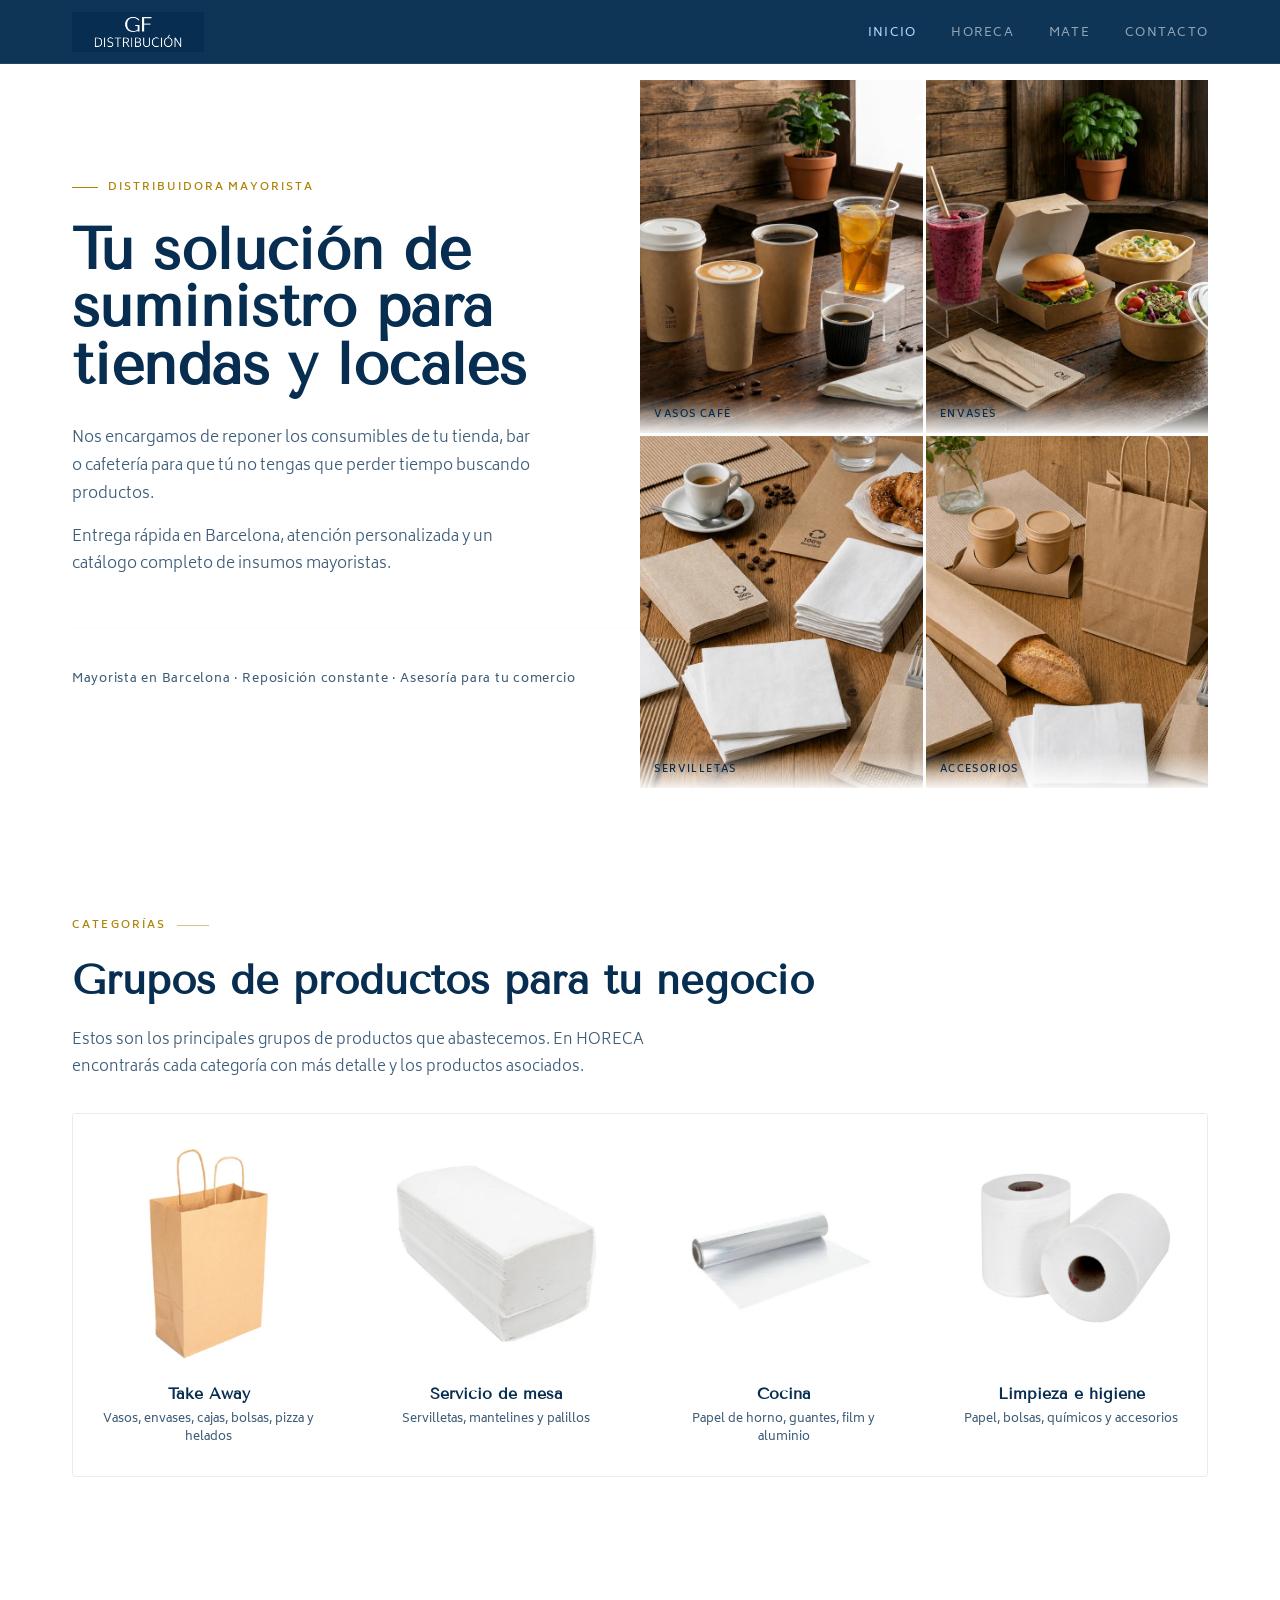
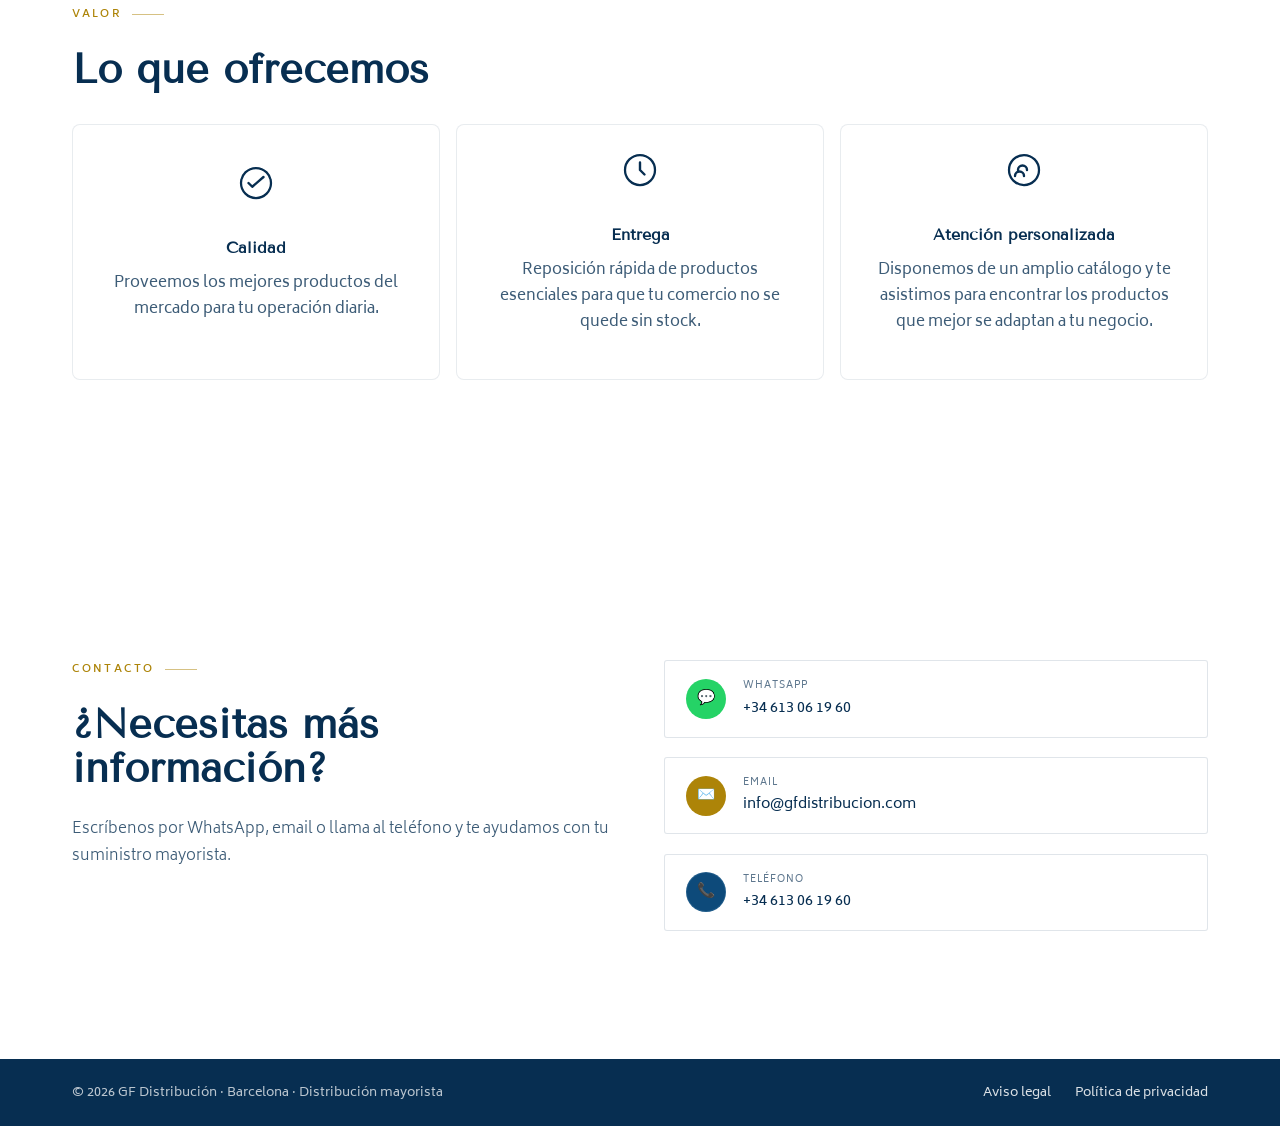
==== commit d0fd2967: "MAil" ====
--- a/index.html
+++ b/index.html
@@ -127,7 +127,7 @@
     <div class="contacto-right">
       <div class="contact-methods">
         <a href="https://wa.me/34613061960?text=Hola%2C%20vi%20la%20web%20de%20GF%20Distribuci%C3%B3n%20y%20quiero%20hacer%20una%20consulta." target="_blank" rel="noopener noreferrer" class="citem"><div class="cicon cicon-wa">💬</div><div><div class="clabel">WhatsApp</div><div class="cvalue">+34 613 06 19 60</div></div></a>
-        <a href="mailto:gfernandez.dist@gmail.com" class="citem"><div class="cicon cicon-mail">✉️</div><div><div class="clabel">Email</div><div class="cvalue">gfernandez.dist@gmail.com</div></div></a>
+        <a href="mailto:info@gfdistribucion.com" class="citem"><div class="cicon cicon-mail">✉️</div><div><div class="clabel">Email</div><div class="cvalue">info@gfdistribucion.com</div></div></a>
         <a href="tel:+34613061960" class="citem"><div class="cicon cicon-tel">📞</div><div><div class="clabel">Teléfono</div><div class="cvalue">+34 613 06 19 60</div></div></a>
       </div>
     </div>
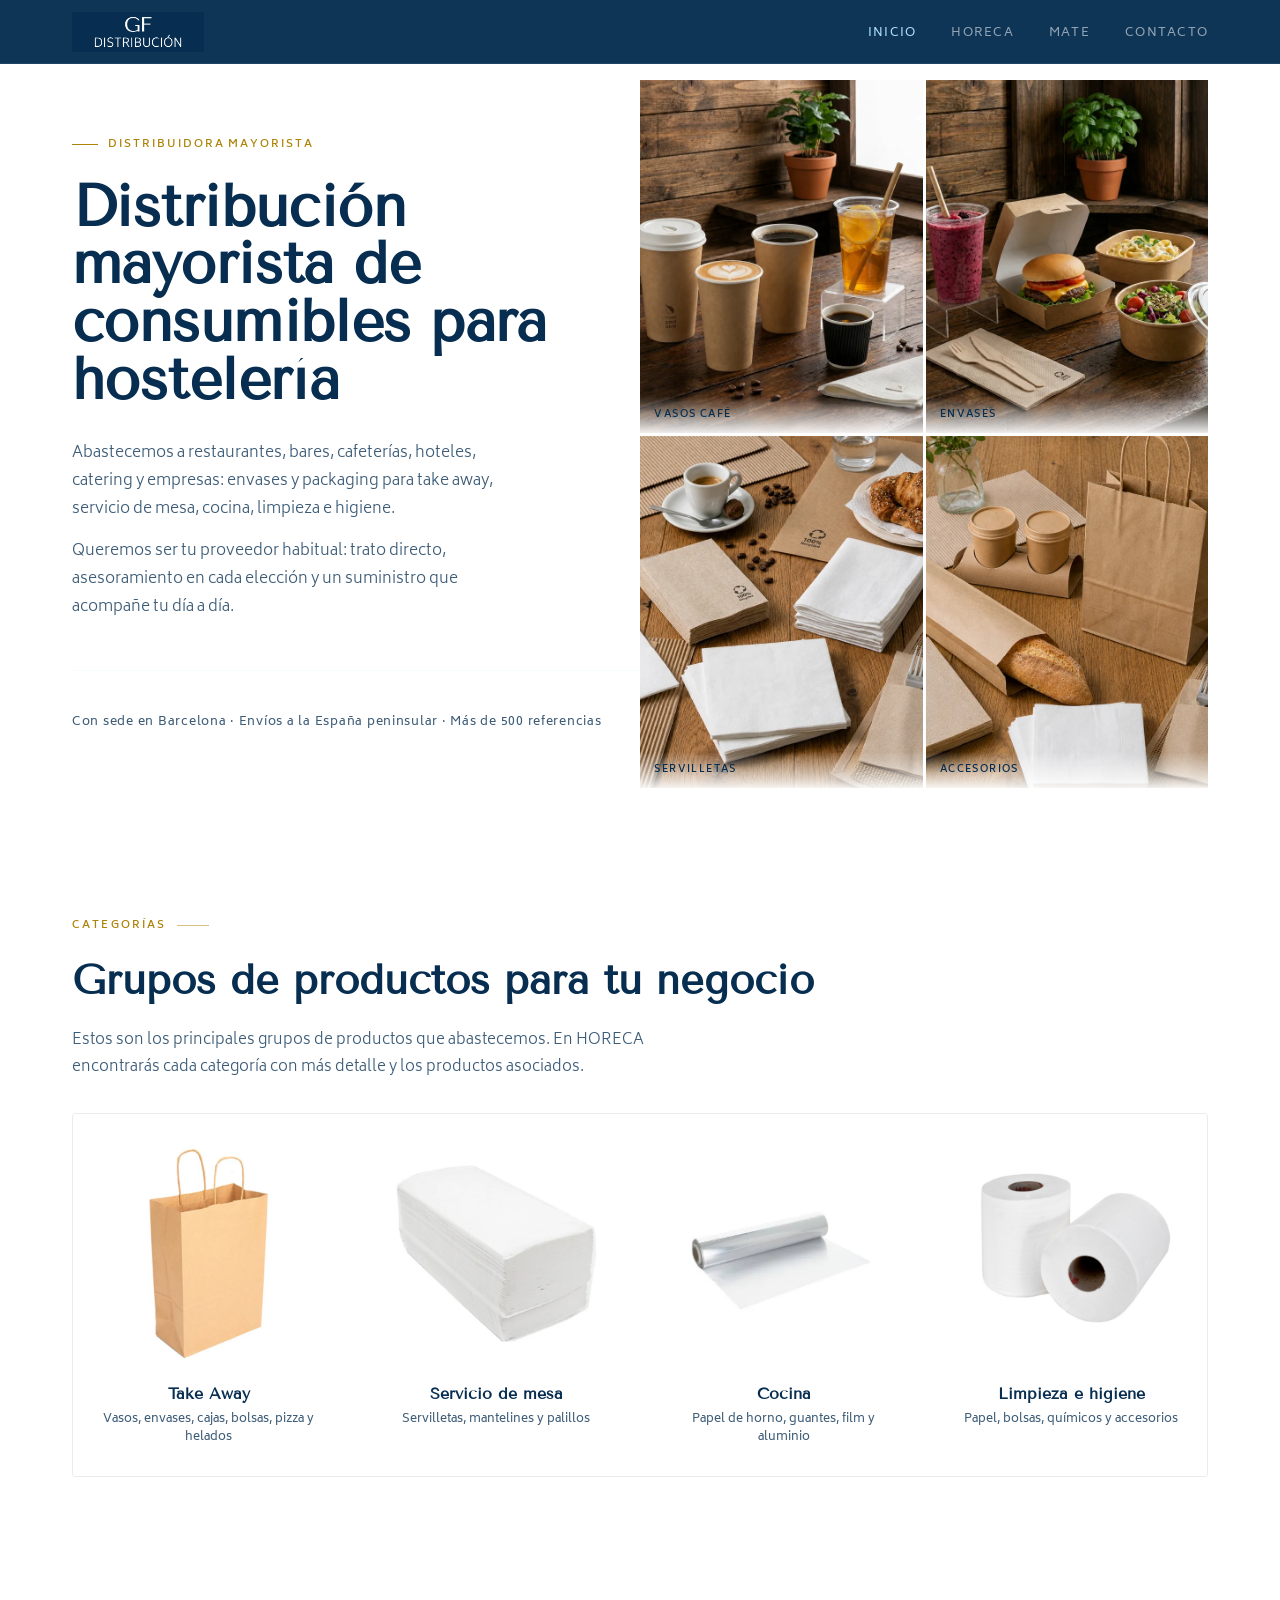
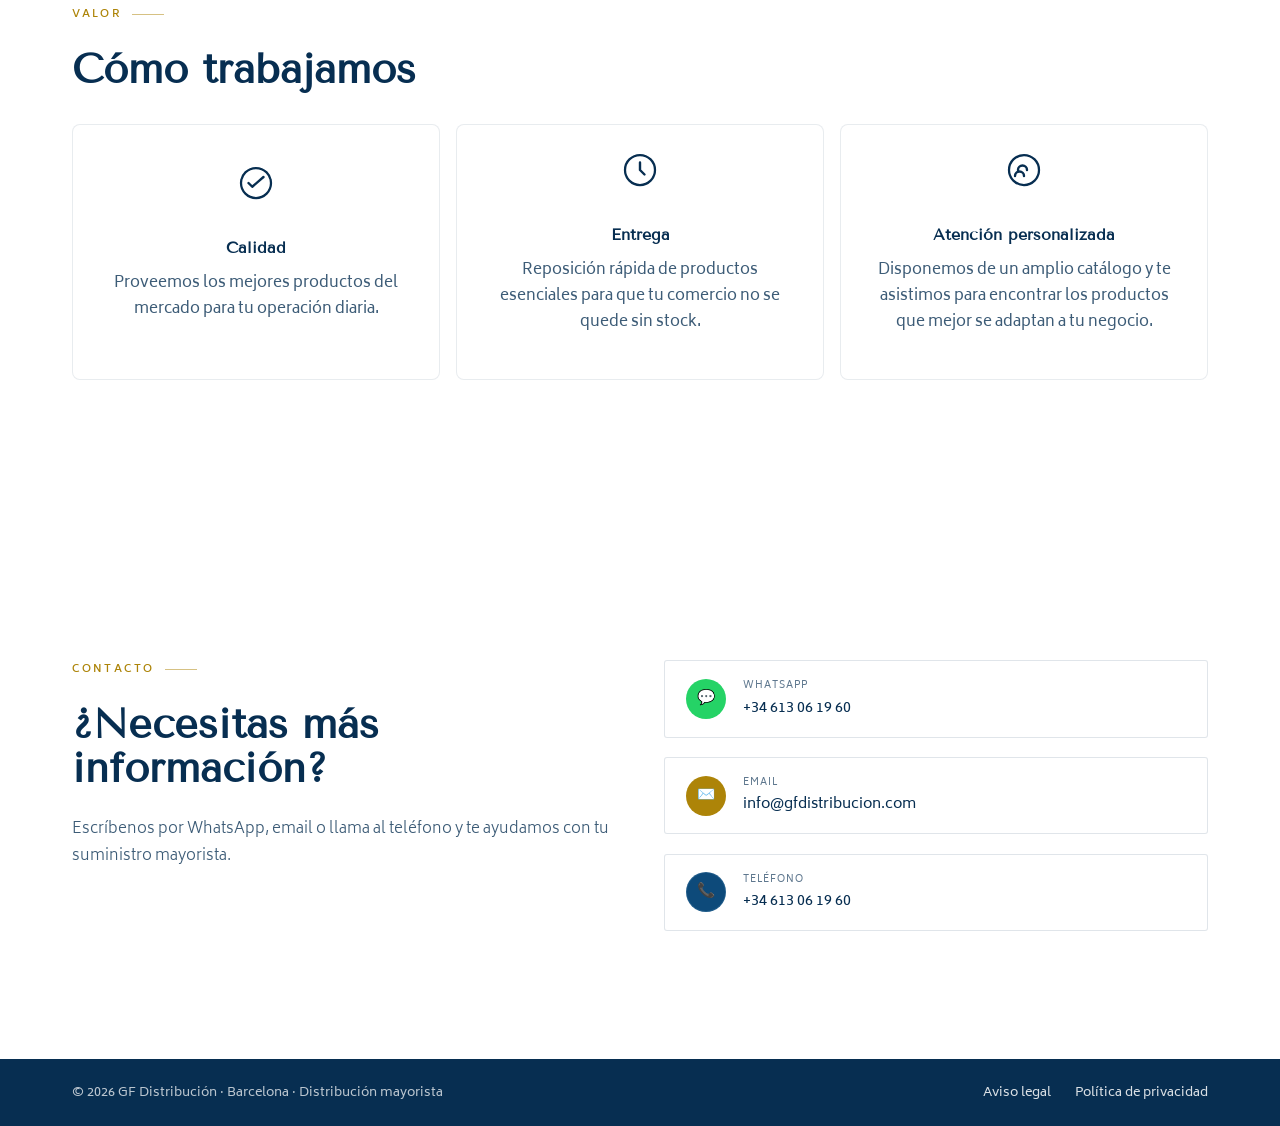
==== commit 8875544d: "Cambios en texto" ====
--- a/index.html
+++ b/index.html
@@ -6,13 +6,13 @@
   <link rel="icon" href="img/Corporativo/Icono_web_rounded.png" type="image/png">
   <link rel="shortcut icon" href="img/Corporativo/Icono_web_rounded.png" type="image/png">
   <title>GF Distribución — Distribuidora Mayorista de consumibles</title>
-  <meta name="description" content="GF Distribución ofrece consumibles mayoristas para tiendas y locales en Barcelona: vasos, envases, servilletas, packaging y atención personalizada.">
+  <meta name="description" content="Distribución mayorista de envases, packaging, servilletas y productos de limpieza para hostelería. Envíos a la España peninsular.">
   <link rel="canonical" href="https://www.gfdistribucion.es/">
   <meta property="og:type" content="website">
   <meta property="og:site_name" content="GF Distribución">
   <meta property="og:locale" content="es_ES">
   <meta property="og:title" content="GF Distribución — Distribuidora Mayorista de consumibles">
-  <meta property="og:description" content="GF Distribución ofrece consumibles mayoristas para tiendas y locales en Barcelona: vasos, envases, servilletas, packaging y atención personalizada.">
+  <meta property="og:description" content="Distribución mayorista de envases, packaging, servilletas y productos de limpieza para hostelería. Envíos a la España peninsular.">
   <meta property="og:url" content="https://www.gfdistribucion.es/">
   <meta property="og:image" content="https://www.gfdistribucion.es/img/og-gf.jpg">
   <meta property="og:image:width" content="1200">
@@ -49,12 +49,12 @@
   <section id="inicio">
     <div class="inicio-left">
       <div class="inicio-tag">Distribuidora Mayorista</div>
-      <h1 class="inicio-title">Tu solución de suministro para tiendas y locales</h1>
+      <h1 class="inicio-title">Distribución mayorista de consumibles para hostelería</h1>
       <div class="inicio-desc">
-        <p>Nos encargamos de reponer los consumibles de tu tienda, bar o cafetería para que tú no tengas que perder tiempo buscando productos.</p>
-        <p>Entrega rápida en Barcelona, atención personalizada y un catálogo completo de insumos mayoristas.</p>
+        <p>Abastecemos a restaurantes, bares, cafeterías, hoteles, catering y empresas: envases y packaging para take away, servicio de mesa, cocina, limpieza e higiene.</p>
+        <p>Queremos ser tu proveedor habitual: trato directo, asesoramiento en cada elección y un suministro que acompañe tu día a día.</p>
       </div>
-      <div class="inicio-meta">Mayorista en Barcelona · Reposición constante · Asesoría para tu comercio</div>
+      <div class="inicio-meta">Con sede en Barcelona · Envíos a la España peninsular · Más de 500 referencias</div>
     </div>
     <div class="inicio-right">
       <div class="hero-photo"><img src="img/Productos/Vasos-web.webp" alt="Vasos café"><div class="hero-photo-label">Vasos café</div></div>
@@ -81,7 +81,7 @@
   <section class="section pad-h-small section--page-gap">
     <div class="section-header">
       <div class="eyebrow">Valor</div>
-      <h2 class="page-title">Lo que ofrecemos</h2>
+      <h2 class="page-title">Cómo trabajamos</h2>
     </div>
     <div class="value-cards">
       <div class="value-card">
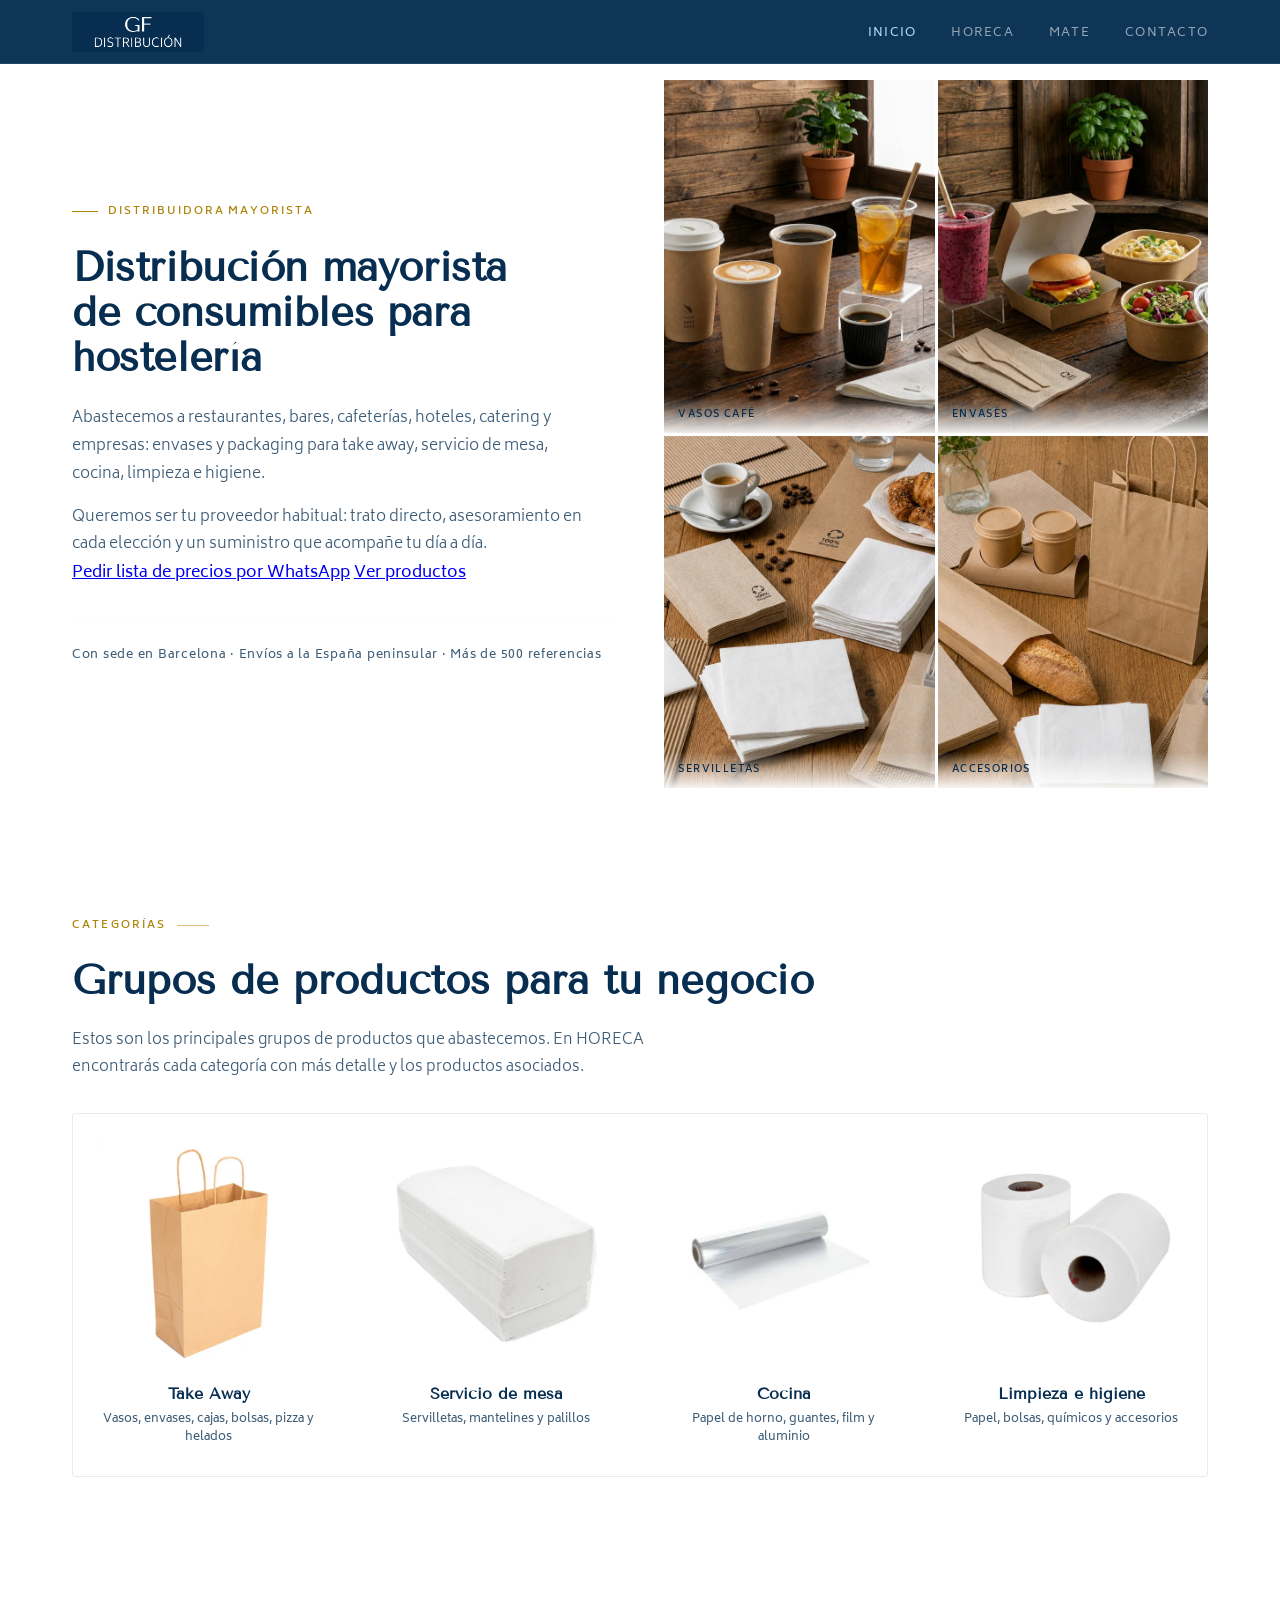
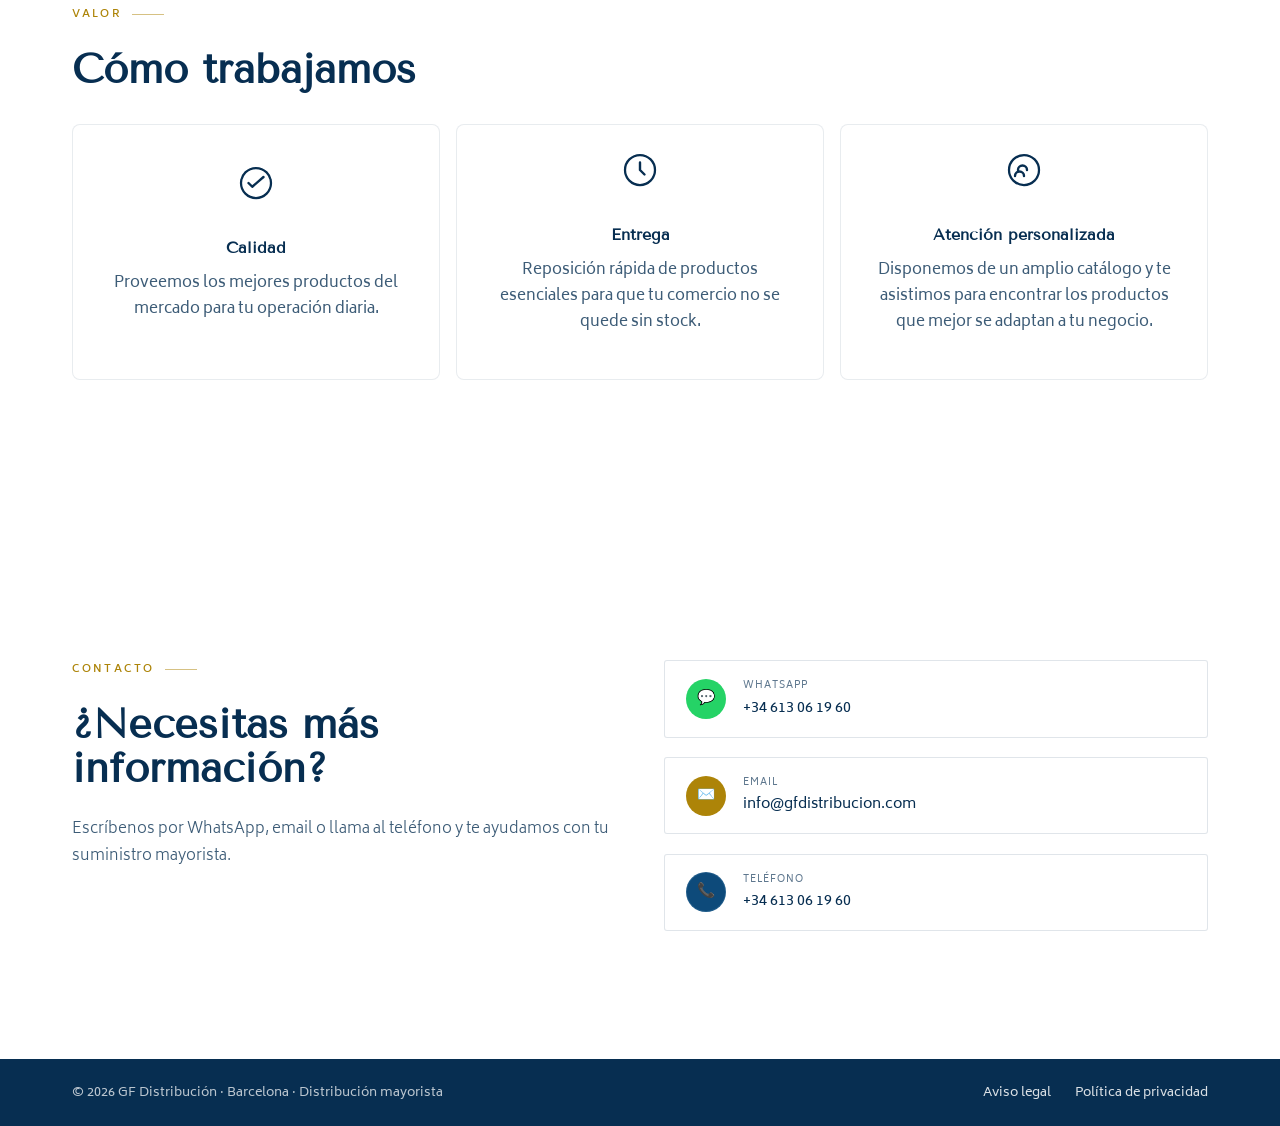
==== commit 50829052: "Botones inicio" ====
--- a/index.html
+++ b/index.html
@@ -53,6 +53,10 @@
       <div class="inicio-desc">
         <p>Abastecemos a restaurantes, bares, cafeterías, hoteles, catering y empresas: envases y packaging para take away, servicio de mesa, cocina, limpieza e higiene.</p>
         <p>Queremos ser tu proveedor habitual: trato directo, asesoramiento en cada elección y un suministro que acompañe tu día a día.</p>
+      </div>
+      <div class="inicio-cta">
+        <a href="https://wa.me/34613061960?text=Hola%2C%20vi%20la%20web%20de%20GF%20Distribuci%C3%B3n.%20Tengo%20un%20local%20de%20hosteler%C3%ADa%20y%20quiero%20la%20lista%20de%20precios." target="_blank" rel="noopener noreferrer" class="btn-secondary">Pedir lista de precios por WhatsApp</a>
+        <a href="horeca.html" class="btn-secondary">Ver productos</a>
       </div>
       <div class="inicio-meta">Con sede en Barcelona · Envíos a la España peninsular · Más de 500 referencias</div>
     </div>
@@ -156,6 +160,7 @@
       <a href="privacidad.html">Política de privacidad</a>
     </div>
   </footer>
+  <script src="scripts.js" defer></script>
   <!-- Cloudflare Web Analytics --><script type='module' src='https://static.cloudflareinsights.com/beacon.min.js' data-cf-beacon='{"token": "10fd7c5ad9a94ca0a3859188e8e84e08"}'></script><!-- End Cloudflare Web Analytics -->
 </body>
 </html>
--- a/styles.css
+++ b/styles.css
@@ -1241,3 +1241,24 @@
     text-align: center;
   }
 }
+
+/* Inicio: título más contenido y separación con las fotos */
+#inicio {
+  column-gap: var(--space-lg);
+}
+
+.inicio-title {
+  font-size: clamp(2.3rem, 3.2vw, 3.2rem);
+  line-height: 1.1;
+  margin-bottom: 1.6rem;
+  max-width: 20ch;
+}
+
+.inicio-desc {
+  max-width: 520px;
+}
+
+.inicio-meta {
+  margin-top: 2rem;
+  padding-top: 1.5rem;
+}
